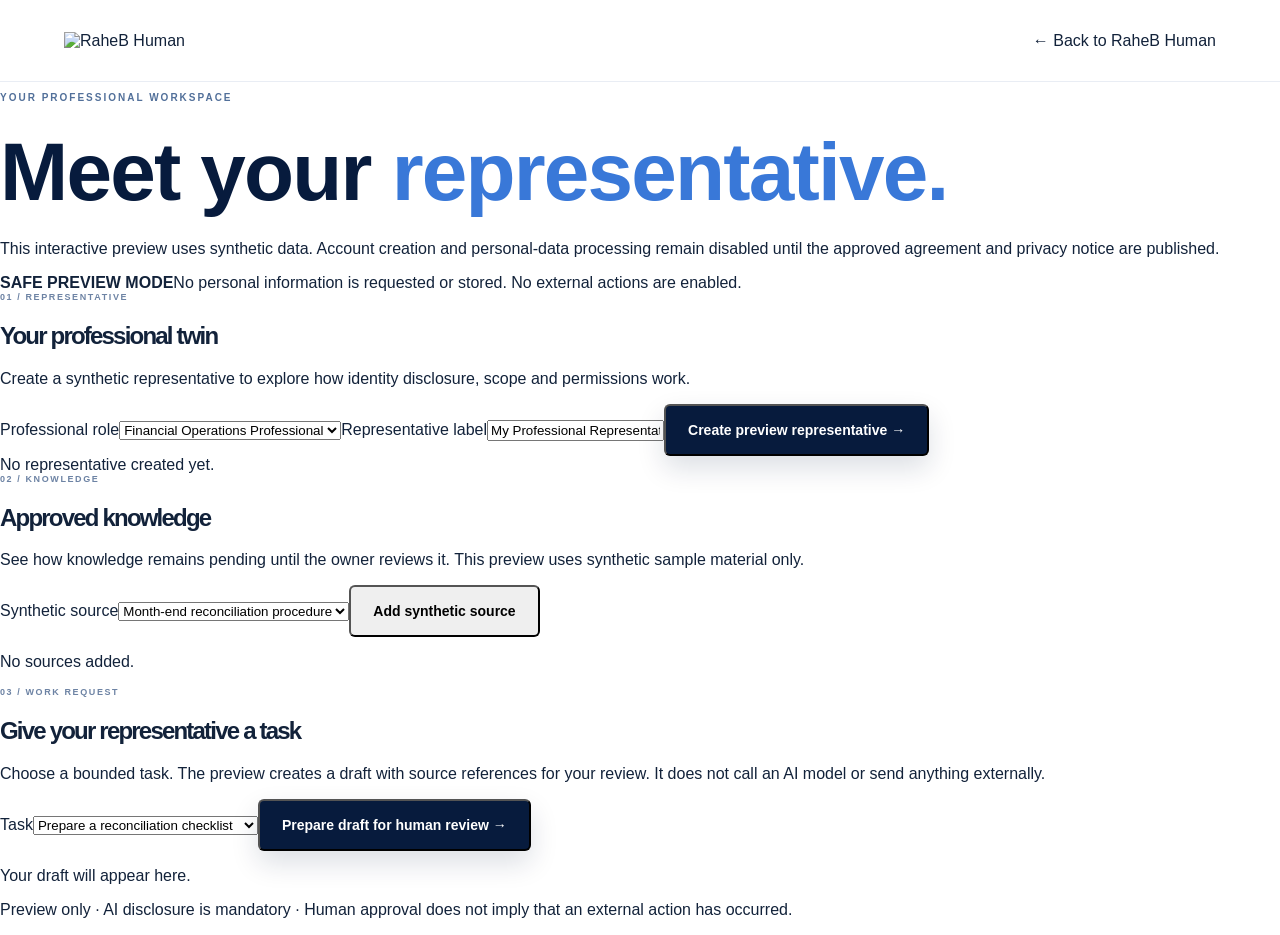
==== web/app.html @ 204f22d4 "Build RaheB Human responsive website and safe interactive workspace" ====
<!doctype html><html lang="en"><head><meta charset="utf-8"><meta name="viewport" content="width=device-width,initial-scale=1"><title>RaheB Human Workspace</title><link rel="stylesheet" href="styles.css"><link rel="stylesheet" href="app.css"></head><body class="workspace"><header class="topbar"><a class="brand" href="/"><img src="/assets/raheb-human-logo.svg" alt="RaheB Human"></a><a class="back-link" href="/">← Back to RaheB Human</a></header><main class="app-shell"><section class="app-heading"><p class="eyebrow">YOUR PROFESSIONAL WORKSPACE</p><h1>Meet your <em>representative.</em></h1><p>This interactive preview uses synthetic data. Account creation and personal-data processing remain disabled until the approved agreement and privacy notice are published.</p><div class="demo-banner"><b>SAFE PREVIEW MODE</b><span>No personal information is requested or stored. No external actions are enabled.</span></div></section><section class="app-grid"><div class="app-card"><div class="card-kicker">01 / REPRESENTATIVE</div><h2>Your professional twin</h2><p>Create a synthetic representative to explore how identity disclosure, scope and permissions work.</p><label for="profession">Professional role</label><select id="profession"><option>Financial Operations Professional</option><option>Accountant</option><option>Project Manager</option><option>Research Analyst</option><option>Consultant</option></select><label for="repname">Representative label</label><input id="repname" maxlength="48" value="My Professional Representative"><button class="btn primary" id="create-rep">Create preview representative →</button><div id="rep-result" class="result-panel" aria-live="polite">No representative created yet.</div></div><div class="app-card"><div class="card-kicker">02 / KNOWLEDGE</div><h2>Approved knowledge</h2><p>See how knowledge remains pending until the owner reviews it. This preview uses synthetic sample material only.</p><label for="sample-knowledge">Synthetic source</label><select id="sample-knowledge"><option value="month-end">Month-end reconciliation procedure</option><option value="reporting">Management reporting checklist</option><option value="controls">Two-person review control</option></select><button class="btn secondary" id="add-knowledge">Add synthetic source</button><div id="knowledge-list" class="record-list" aria-live="polite"><p class="empty">No sources added.</p></div></div><div class="app-card wide"><div class="card-kicker">03 / WORK REQUEST</div><h2>Give your representative a task</h2><p>Choose a bounded task. The preview creates a draft with source references for your review. It does not call an AI model or send anything externally.</p><label for="task-type">Task</label><select id="task-type"><option value="reconciliation">Prepare a reconciliation checklist</option><option value="report">Draft a management report outline</option><option value="controls">Summarise control considerations</option></select><button class="btn primary" id="submit-task">Prepare draft for human review →</button><div id="task-result" class="task-result" aria-live="polite"><p class="empty">Your draft will appear here.</p></div></div></section><p class="app-foot">Preview only · AI disclosure is mandatory · Human approval does not imply that an external action has occurred.</p></main><script src="app.js"></script></body></html>
---- web/styles.css ----
:root{--navy:#071b3d;--navy2:#0b2854;--blue:#2e7cff;--gold:#d8b56d;--ink:#12223a;--muted:#68778e;--paper:#f6f8fc;--line:#e4eaf3}*{box-sizing:border-box}html{scroll-behavior:smooth}body{margin:0;font-family:"DM Sans",sans-serif;color:var(--ink);background:#fff}a{color:inherit;text-decoration:none}.topbar{height:82px;padding:0 max(5vw,24px);display:flex;align-items:center;justify-content:space-between;border-bottom:1px solid #e9edf4;background:#fff;position:sticky;top:0;z-index:10}.brand img{width:180px;height:52px;object-fit:contain}.nav{display:flex;align-items:center;gap:27px;font-size:13px;font-weight:600;color:#4c5a70}.nav a:hover{color:var(--blue)}.nav-cta{padding:13px 17px;background:var(--navy);color:#fff!important;border-radius:6px}.nav-cta span,.btn span{margin-left:9px}.menu-toggle{display:none;border:0;background:none;font-size:24px}.hero{min-height:680px;padding:105px max(8vw,28px) 85px;background:radial-gradient(ellipse at 78% 42%,#dfeaff 0,transparent 37%),linear-gradient(120deg,#f8faff,#fff 60%);display:grid;grid-template-columns:1.08fr .92fr;align-items:center;gap:40px;position:relative;overflow:hidden}.hero-copy{max-width:660px;position:relative;z-index:1}.eyebrow{font-size:10px;letter-spacing:2px;font-weight:800;color:#52709a}.pulse{display:inline-block;width:7px;height:7px;border-radius:50%;background:#3c9e82;margin-right:8px;box-shadow:0 0 0 5px #dff4ed}h1,h2,h3{font-family:Manrope,sans-serif;letter-spacing:-1.8px}h1{font-size:clamp(48px,6.4vw,82px);line-height:1.06;margin:26px 0 24px;color:var(--navy);font-weight:800}h1 em,h2 em{font-style:normal;color:#3978d8}.hero-lede{font-size:18px;line-height:1.8;color:#586a83;max-width:590px}.hero-actions{display:flex;align-items:center;gap:28px;margin-top:35px}.btn{display:inline-flex;align-items:center;justify-content:center;padding:16px 22px;border-radius:6px;font-weight:700;font-size:14px}.primary{background:var(--navy);color:white;box-shadow:0 12px 28px #071b3d24}.primary:hover{background:#12386d;transform:translateY(-1px)}.text-link{font-size:13px;font-weight:700;color:#355f9e}.trust-strip{display:flex;align-items:center;gap:15px;margin-top:58px;font-size:11px;color:#7a8799;font-weight:700}.trust-strip i{height:4px;width:4px;border-radius:50%;background:var(--gold)}.hero-art{height:450px;display:grid;place-items:center;position:relative}.core-card{width:290px;height:320px;border:1px solid #fff;border-radius:28px;background:linear-gradient(150deg,#fff,#edf3ff);box-shadow:0 30px 90px #193c7026;display:flex;align-items:center;justify-content:center;flex-direction:column;position:relative;z-index:1}.core-card img{width:190px;height:190px;object-fit:contain}.core-label{font-size:9px;letter-spacing:1.7px;font-weight:800;color:#536b91}.core-status{font-size:10px;color:#63738b;margin-top:22px}.core-status span,.live-dot{color:#269b78}.orbit{position:absolute;border:1px solid #a9c3ee80;border-radius:50%;width:420px;height:420px}.orbit-two{width:520px;height:520px;border-style:dashed;opacity:.6}.float-chip{position:absolute;padding:13px 16px;background:#fff;border-radius:8px;box-shadow:0 12px 35px #1b3d6d18;font-size:11px;font-weight:700;color:#496184;z-index:2}.chip-top{top:75px;right:2%}.chip-bottom{bottom:72px;left:1%}.manifesto{text-align:center;padding:105px 24px;background:var(--navy);color:#fff}.manifesto .eyebrow,.trust-copy .eyebrow,.principles .eyebrow{color:#9cb8e6}.manifesto h2,.trust-copy h2,.principles h2{font-size:clamp(32px,4vw,52px);line-height:1.2;margin:22px 0}.manifesto h2 em,.trust-copy h2 em,.principles h2 em{color:#8eb7ff}.manifesto>p:last-child{max-width:650px;margin:0 auto;color:#bdcce2;line-height:1.8}.section{padding:105px max(8vw,28px)}.section-head{max-width:680px;margin:0 auto 58px;text-align:center}.section-head h2,.split h2,.signup h2{font-size:clamp(36px,4.5vw,54px);line-height:1.15;color:var(--navy);margin:18px 0}.section-head>p:last-child,.split>div>p:not(.eyebrow),.signup-copy>p:not(.eyebrow){color:var(--muted);line-height:1.8}.steps{display:grid;grid-template-columns:repeat(5,1fr);gap:16px}.steps article{padding:24px 19px;border:1px solid var(--line);border-radius:10px;min-height:240px;position:relative;background:white}.steps article>b{font-size:11px;color:#9aabc3}.step-icon{font-size:27px;color:#3676d7;margin:23px 0}.steps h3,.org-points h3{font-size:17px;letter-spacing:-.5px;color:var(--navy)}.steps p,.org-points p{font-size:13px;line-height:1.7;color:var(--muted)}.trust-section{background:#0a2247;color:white;padding:100px max(8vw,28px);display:grid;grid-template-columns:1fr 1fr;gap:70px;align-items:center}.trust-copy h2{font-size:clamp(36px,4vw,52px)}.trust-copy>p:not(.eyebrow){color:#c1cde0;line-height:1.8;max-width:520px}.light-link{color:#a9c9ff}.trust-grid{display:grid;grid-template-columns:1fr 1fr;gap:14px}.trust-grid article{padding:25px;background:#ffffff0b;border:1px solid #ffffff20;border-radius:8px}.trust-grid article span{font-size:9px;letter-spacing:1.5px;color:#91b6f1}.trust-grid h3{font-size:18px;color:white;letter-spacing:-.5px}.trust-grid p{font-size:12px;line-height:1.7;color:#b6c5dc}.split{display:grid;grid-template-columns:1fr 1fr;gap:80px;align-items:center}.check-list{padding:0;list-style:none}.check-list li{margin:17px 0;color:#53647d;font-size:14px}.check-list li:before{content:"✓";color:#288c70;font-weight:bold;margin-right:12px}.feature-panel{padding:27px;background:#f6f8fc;border:1px solid #e6edf7;border-radius:12px;box-shadow:0 18px 55px #132f5a0b}.panel-top{display:flex;justify-content:space-between;font-size:9px;letter-spacing:1.3px;font-weight:800;color:#71829b;padding-bottom:22px;border-bottom:1px solid #e0e7f1}.live-dot{font-size:9px}.permission-row{display:flex;justify-content:space-between;align-items:center;padding:20px 0;border-bottom:1px solid #e2e8f1;gap:15px}.permission-row b,.permission-row small{display:block}.permission-row b{font-size:13px}.permission-row small{font-size:11px;color:#78879a;margin-top:6px}.tag{font-size:10px;font-weight:700;padding:7px 9px;border-radius:4px;white-space:nowrap}.allowed{background:#e1f5ed;color:#187957}.review{background:#fff2d8;color:#9b6a11}.blocked{background:#fbe7e7;color:#a34343}.panel-foot{font-size:10px;color:#8b99ab;margin-top:20px}.org-section{padding:100px max(8vw,28px);background:#f6f8fc}.org-points{display:grid;grid-template-columns:repeat(3,1fr);gap:30px}.org-points>div{border-top:2px solid #c7d8f2;padding-top:22px}.org-points b{font-size:11px;color:#4d81d3}.principles{padding:100px 8vw;text-align:center;background:#081b39;color:white}.principles h2{font-size:clamp(34px,4vw,52px)}.pledge-grid{max-width:900px;margin:50px auto 0;display:grid;grid-template-columns:1fr 1fr;gap:1px;background:#ffffff22;border:1px solid #ffffff22}.pledge-grid span{padding:22px;background:#0b2448;color:#d4dfef;font-size:13px}.signup{padding:105px max(8vw,28px);display:grid;grid-template-columns:1fr 390px;gap:80px;align-items:center}.signup-card{padding:32px;border:1px solid var(--line);border-radius:10px;box-shadow:0 20px 55px #18345a10}.card-kicker{font-size:9px;letter-spacing:1.6px;color:#6d83a4;font-weight:800}.signup-card h3{font-size:25px;color:var(--navy)}.signup-card p,.signup-card small{color:var(--muted);font-size:13px;line-height:1.7}.full{width:100%;margin:14px 0}.signup-card small{display:block;font-size:10px}.signup-note{display:flex;gap:15px;margin-top:30px;padding:17px;background:#f3f7ff;border-radius:7px}.signup-note>span{color:#288c70}.signup-note p{font-size:12px;line-height:1.6;color:#62728a;margin:0}.signup-note b{color:#233e65}footer{background:#06152e;color:#fff;padding:65px max(8vw,28px) 25px;display:grid;grid-template-columns:1fr 1.5fr;gap:50px}.footer-brand img{width:170px;filter:brightness(0) invert(1)}.footer-brand p{font-size:12px;line-height:1.8;color:#a7b8d2}.footer-links{display:grid;grid-template-columns:repeat(3,1fr);gap:25px}.footer-links div{display:flex;flex-direction:column;gap:13px}.footer-links b{font-size:11px;color:#dce7f8;margin-bottom:5px}.footer-links a{font-size:11px;color:#9eafc9}.copyright{grid-column:1/-1;border-top:1px solid #ffffff20;padding-top:22px;margin-top:20px;font-size:10px;color:#7f91ac}@media(max-width:1050px){.nav{gap:14px;font-size:11px}.steps{grid-template-columns:repeat(3,1fr)}.hero{padding-left:5vw;padding-right:5vw}}@media(max-width:760px){.topbar{height:70px}.brand img{width:155px}.menu-toggle{display:block}.nav{display:none;position:absolute;top:70px;left:0;right:0;background:#fff;padding:22px 25px;box-shadow:0 14px 25px #152c4c18;flex-direction:column;align-items:stretch}.nav.open{display:flex}.nav-cta{text-align:center}.hero{grid-template-columns:1fr;padding-top:70px;gap:15px}.hero-art{height:380px}.core-card{width:245px;height:270px}.core-card img{width:155px;height:155px}.orbit{width:330px;height:330px}.orbit-two{width:390px;height:390px}.chip-top{right:0}.chip-bottom{left:0}.hero-actions{flex-wrap:wrap}.trust-strip{margin-top:36px}.steps{grid-template-columns:1fr 1fr}.trust-section,.split,.signup{grid-template-columns:1fr;gap:38px}.org-points{grid-template-columns:1fr}.pledge-grid{grid-template-columns:1fr}.signup-card{max-width:480px;width:100%}footer{grid-template-columns:1fr}.footer-links{grid-template-columns:1fr 1fr}.copyright{grid-column:auto}}@media(max-width:440px){.steps{grid-template-columns:1fr}.hero-art{transform:scale(.88);margin:-15px -25px}.trust-grid{grid-template-columns:1fr}.footer-links{grid-template-columns:1fr 1fr}.hero-lede{font-size:16px}}
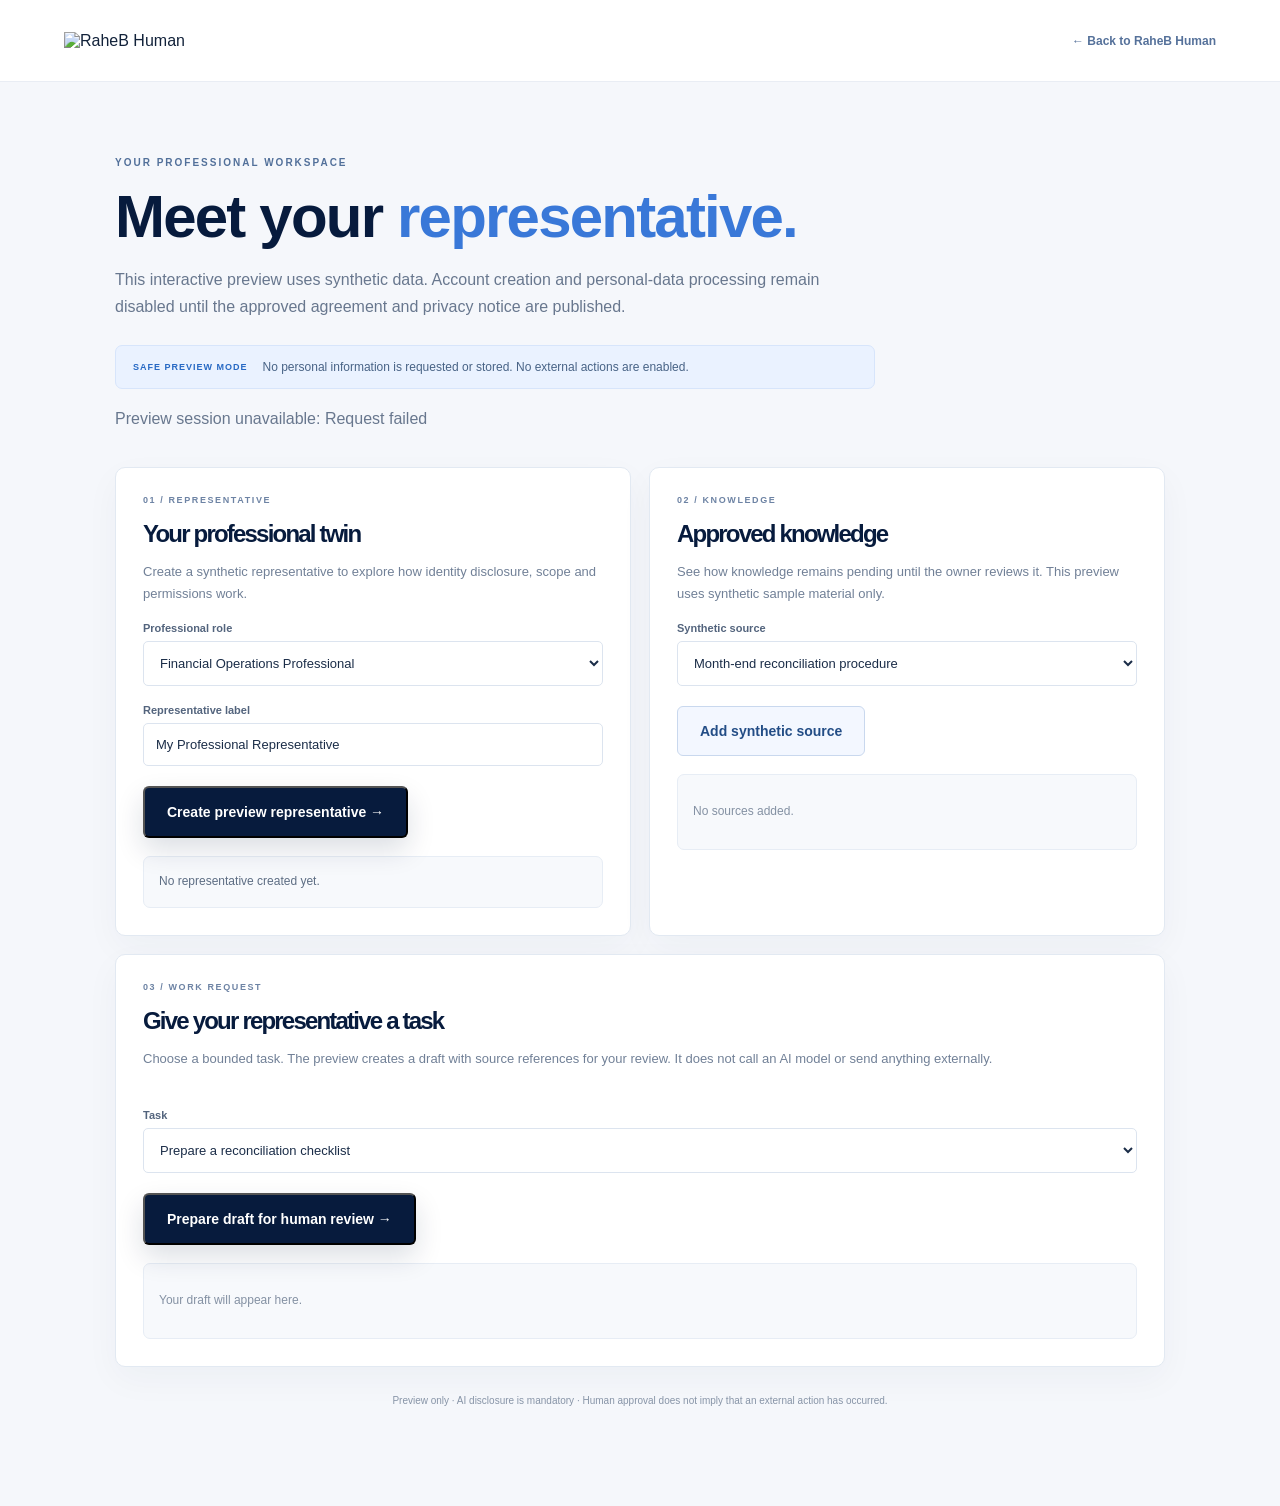
==== commit 2044d176: "Show temporary demo session state in workspace" ====
--- a/web/app.html
+++ b/web/app.html
@@ -1 +1 @@
-<!doctype html><html lang="en"><head><meta charset="utf-8"><meta name="viewport" content="width=device-width,initial-scale=1"><title>RaheB Human Workspace</title><link rel="stylesheet" href="styles.css"><link rel="stylesheet" href="app.css"></head><body class="workspace"><header class="topbar"><a class="brand" href="/"><img src="/assets/raheb-human-logo.svg" alt="RaheB Human"></a><a class="back-link" href="/">← Back to RaheB Human</a></header><main class="app-shell"><section class="app-heading"><p class="eyebrow">YOUR PROFESSIONAL WORKSPACE</p><h1>Meet your <em>representative.</em></h1><p>This interactive preview uses synthetic data. Account creation and personal-data processing remain disabled until the approved agreement and privacy notice are published.</p><div class="demo-banner"><b>SAFE PREVIEW MODE</b><span>No personal information is requested or stored. No external actions are enabled.</span></div></section><section class="app-grid"><div class="app-card"><div class="card-kicker">01 / REPRESENTATIVE</div><h2>Your professional twin</h2><p>Create a synthetic representative to explore how identity disclosure, scope and permissions work.</p><label for="profession">Professional role</label><select id="profession"><option>Financial Operations Professional</option><option>Accountant</option><option>Project Manager</option><option>Research Analyst</option><option>Consultant</option></select><label for="repname">Representative label</label><input id="repname" maxlength="48" value="My Professional Representative"><button class="btn primary" id="create-rep">Create preview representative →</button><div id="rep-result" class="result-panel" aria-live="polite">No representative created yet.</div></div><div class="app-card"><div class="card-kicker">02 / KNOWLEDGE</div><h2>Approved knowledge</h2><p>See how knowledge remains pending until the owner reviews it. This preview uses synthetic sample material only.</p><label for="sample-knowledge">Synthetic source</label><select id="sample-knowledge"><option value="month-end">Month-end reconciliation procedure</option><option value="reporting">Management reporting checklist</option><option value="controls">Two-person review control</option></select><button class="btn secondary" id="add-knowledge">Add synthetic source</button><div id="knowledge-list" class="record-list" aria-live="polite"><p class="empty">No sources added.</p></div></div><div class="app-card wide"><div class="card-kicker">03 / WORK REQUEST</div><h2>Give your representative a task</h2><p>Choose a bounded task. The preview creates a draft with source references for your review. It does not call an AI model or send anything externally.</p><label for="task-type">Task</label><select id="task-type"><option value="reconciliation">Prepare a reconciliation checklist</option><option value="report">Draft a management report outline</option><option value="controls">Summarise control considerations</option></select><button class="btn primary" id="submit-task">Prepare draft for human review →</button><div id="task-result" class="task-result" aria-live="polite"><p class="empty">Your draft will appear here.</p></div></div></section><p class="app-foot">Preview only · AI disclosure is mandatory · Human approval does not imply that an external action has occurred.</p></main><script src="app.js"></script></body></html>+<!doctype html><html lang="en"><head><meta charset="utf-8"><meta name="viewport" content="width=device-width,initial-scale=1"><title>RaheB Human Workspace</title><link rel="stylesheet" href="styles.css"><link rel="stylesheet" href="app.css"></head><body class="workspace"><header class="topbar"><a class="brand" href="/"><img src="/assets/raheb-human-logo.svg" alt="RaheB Human"></a><a class="back-link" href="/">← Back to RaheB Human</a></header><main class="app-shell"><section class="app-heading"><p class="eyebrow">YOUR PROFESSIONAL WORKSPACE</p><h1>Meet your <em>representative.</em></h1><p>This interactive preview uses synthetic data. Account creation and personal-data processing remain disabled until the approved agreement and privacy notice are published.</p><div class="demo-banner"><b>SAFE PREVIEW MODE</b><span>No personal information is requested or stored. No external actions are enabled.</span></div><p id="demo-status" class="session-status" role="status">Opening a temporary synthetic workspace…</p></section><section class="app-grid"><div class="app-card"><div class="card-kicker">01 / REPRESENTATIVE</div><h2>Your professional twin</h2><p>Create a synthetic representative to explore how identity disclosure, scope and permissions work.</p><label for="profession">Professional role</label><select id="profession"><option>Financial Operations Professional</option><option>Accountant</option><option>Project Manager</option><option>Research Analyst</option><option>Consultant</option></select><label for="repname">Representative label</label><input id="repname" maxlength="48" value="My Professional Representative"><button class="btn primary" id="create-rep">Create preview representative →</button><div id="rep-result" class="result-panel" aria-live="polite">No representative created yet.</div></div><div class="app-card"><div class="card-kicker">02 / KNOWLEDGE</div><h2>Approved knowledge</h2><p>See how knowledge remains pending until the owner reviews it. This preview uses synthetic sample material only.</p><label for="sample-knowledge">Synthetic source</label><select id="sample-knowledge"><option value="month-end">Month-end reconciliation procedure</option><option value="reporting">Management reporting checklist</option><option value="controls">Two-person review control</option></select><button class="btn secondary" id="add-knowledge">Add synthetic source</button><div id="knowledge-list" class="record-list" aria-live="polite"><p class="empty">No sources added.</p></div></div><div class="app-card wide"><div class="card-kicker">03 / WORK REQUEST</div><h2>Give your representative a task</h2><p>Choose a bounded task. The preview creates a draft with source references for your review. It does not call an AI model or send anything externally.</p><label for="task-type">Task</label><select id="task-type"><option value="reconciliation">Prepare a reconciliation checklist</option><option value="report">Draft a management report outline</option><option value="controls">Summarise control considerations</option></select><button class="btn primary" id="submit-task">Prepare draft for human review →</button><div id="task-result" class="task-result" aria-live="polite"><p class="empty">Your draft will appear here.</p></div></div></section><p class="app-foot">Preview only · AI disclosure is mandatory · Human approval does not imply that an external action has occurred.</p></main><script src="app.js"></script></body></html>
--- a/web/app.css
+++ b/web/app.css
@@ -0,0 +1 @@
+body.workspace{background:#f5f7fb}.back-link{font-size:12px;color:#55719a;font-weight:700}.app-shell{max-width:1100px;margin:0 auto;padding:65px 25px 90px}.app-heading{max-width:760px;margin-bottom:35px}.app-heading h1{font-size:clamp(40px,5vw,60px);margin:17px 0}.app-heading>p:not(.eyebrow){color:#68778e;line-height:1.7}.demo-banner{display:flex;gap:15px;align-items:center;padding:14px 17px;background:#eaf2ff;border:1px solid #d7e5fb;border-radius:7px;color:#486386;font-size:12px;margin-top:25px}.demo-banner b{font-size:9px;letter-spacing:1px;color:#2769c4}.app-grid{display:grid;grid-template-columns:1fr 1fr;gap:18px}.app-card{background:white;border:1px solid #e2e9f2;border-radius:10px;padding:27px;box-shadow:0 12px 35px #1b35590a}.app-card.wide{grid-column:1/-1}.app-card h2{font-size:24px;color:#071b3d;margin:15px 0 8px}.app-card>p{font-size:13px;color:#718097;line-height:1.65;min-height:43px}.app-card label{display:block;font-size:11px;font-weight:700;color:#53647d;margin:18px 0 7px}.app-card input,.app-card select{width:100%;padding:13px 12px;border:1px solid #dce4ef;border-radius:5px;background:#fff;color:#1b2d48;font:inherit;font-size:13px}.app-card button{margin-top:20px}.secondary{border:1px solid #c9d8ee;color:#234d86;background:#f3f7ff}.result-panel,.record-list,.task-result{margin-top:18px;padding:15px;background:#f7f9fc;border:1px solid #e7edf5;border-radius:7px;font-size:12px;color:#5d6d83;line-height:1.65}.result-panel strong{display:block;color:#183a69;font-size:14px;margin-bottom:5px}.record{padding:12px 0;border-bottom:1px solid #e3eaf3}.record:last-child{border:0}.record b{display:block;color:#233d62}.state{font-size:9px;letter-spacing:1px;font-weight:800;color:#a16c15}.task-result h3{color:#102d56;font-size:19px;letter-spacing:-.3px}.task-result ul{padding-left:18px}.task-result li{margin:7px 0}.review-actions{display:flex;gap:10px;flex-wrap:wrap}.review-actions button{margin-top:8px}.review-state{font-weight:700;color:#236e57}.empty{color:#8491a3}.app-foot{text-align:center;font-size:10px;color:#8794a7;margin-top:28px}@media(max-width:720px){.app-grid{grid-template-columns:1fr}.app-card.wide{grid-column:auto}.demo-banner{align-items:flex-start;flex-direction:column}.back-link{font-size:0}.back-link:first-letter{font-size:16px}}
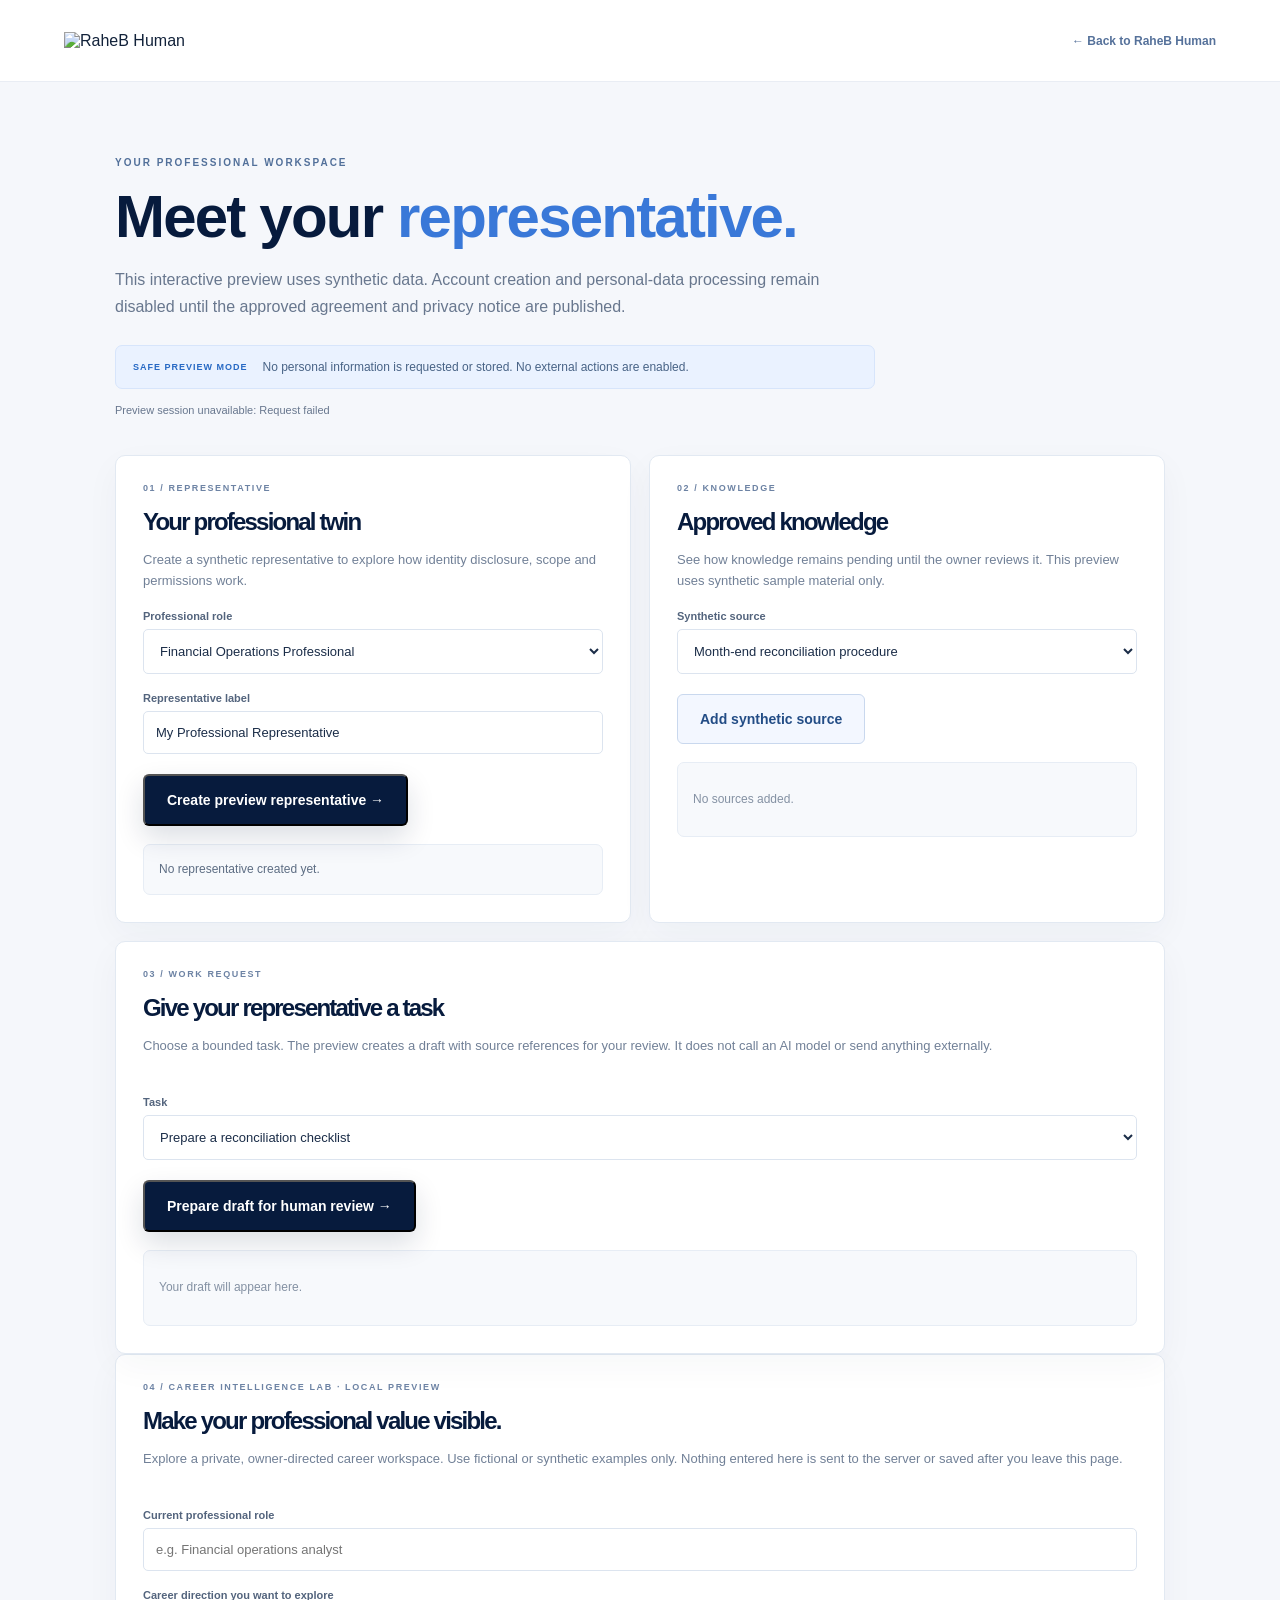
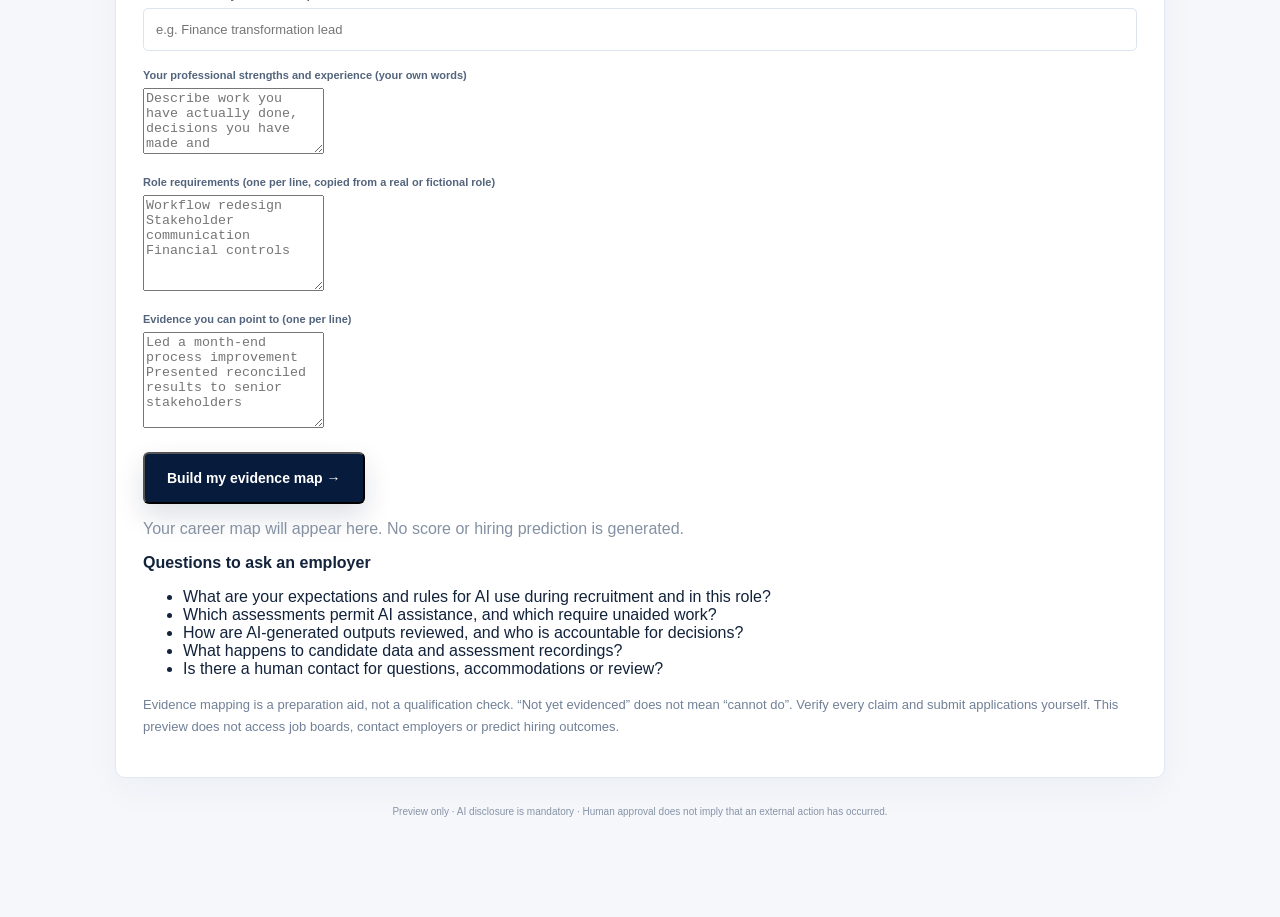
==== commit 974844b1: "Add owner-directed career intelligence workspace" ====
--- a/web/app.html
+++ b/web/app.html
@@ -1 +1,13 @@
-<!doctype html><html lang="en"><head><meta charset="utf-8"><meta name="viewport" content="width=device-width,initial-scale=1"><title>RaheB Human Workspace</title><link rel="stylesheet" href="styles.css"><link rel="stylesheet" href="app.css"></head><body class="workspace"><header class="topbar"><a class="brand" href="/"><img src="/assets/raheb-human-logo.svg" alt="RaheB Human"></a><a class="back-link" href="/">← Back to RaheB Human</a></header><main class="app-shell"><section class="app-heading"><p class="eyebrow">YOUR PROFESSIONAL WORKSPACE</p><h1>Meet your <em>representative.</em></h1><p>This interactive preview uses synthetic data. Account creation and personal-data processing remain disabled until the approved agreement and privacy notice are published.</p><div class="demo-banner"><b>SAFE PREVIEW MODE</b><span>No personal information is requested or stored. No external actions are enabled.</span></div><p id="demo-status" class="session-status" role="status">Opening a temporary synthetic workspace…</p></section><section class="app-grid"><div class="app-card"><div class="card-kicker">01 / REPRESENTATIVE</div><h2>Your professional twin</h2><p>Create a synthetic representative to explore how identity disclosure, scope and permissions work.</p><label for="profession">Professional role</label><select id="profession"><option>Financial Operations Professional</option><option>Accountant</option><option>Project Manager</option><option>Research Analyst</option><option>Consultant</option></select><label for="repname">Representative label</label><input id="repname" maxlength="48" value="My Professional Representative"><button class="btn primary" id="create-rep">Create preview representative →</button><div id="rep-result" class="result-panel" aria-live="polite">No representative created yet.</div></div><div class="app-card"><div class="card-kicker">02 / KNOWLEDGE</div><h2>Approved knowledge</h2><p>See how knowledge remains pending until the owner reviews it. This preview uses synthetic sample material only.</p><label for="sample-knowledge">Synthetic source</label><select id="sample-knowledge"><option value="month-end">Month-end reconciliation procedure</option><option value="reporting">Management reporting checklist</option><option value="controls">Two-person review control</option></select><button class="btn secondary" id="add-knowledge">Add synthetic source</button><div id="knowledge-list" class="record-list" aria-live="polite"><p class="empty">No sources added.</p></div></div><div class="app-card wide"><div class="card-kicker">03 / WORK REQUEST</div><h2>Give your representative a task</h2><p>Choose a bounded task. The preview creates a draft with source references for your review. It does not call an AI model or send anything externally.</p><label for="task-type">Task</label><select id="task-type"><option value="reconciliation">Prepare a reconciliation checklist</option><option value="report">Draft a management report outline</option><option value="controls">Summarise control considerations</option></select><button class="btn primary" id="submit-task">Prepare draft for human review →</button><div id="task-result" class="task-result" aria-live="polite"><p class="empty">Your draft will appear here.</p></div></div></section><p class="app-foot">Preview only · AI disclosure is mandatory · Human approval does not imply that an external action has occurred.</p></main><script src="app.js"></script></body></html>+<!doctype html><html lang="en"><head><meta charset="utf-8"><meta name="viewport" content="width=device-width,initial-scale=1"><title>RaheB Human Workspace</title><link rel="stylesheet" href="styles.css"><link rel="stylesheet" href="app.css"></head><body class="workspace"><header class="topbar"><a class="brand" href="/"><img src="/assets/raheb-human-logo.svg" alt="RaheB Human"></a><a class="back-link" href="/">← Back to RaheB Human</a></header><main class="app-shell"><section class="app-heading"><p class="eyebrow">YOUR PROFESSIONAL WORKSPACE</p><h1>Meet your <em>representative.</em></h1><p>This interactive preview uses synthetic data. Account creation and personal-data processing remain disabled until the approved agreement and privacy notice are published.</p><div class="demo-banner"><b>SAFE PREVIEW MODE</b><span>No personal information is requested or stored. No external actions are enabled.</span></div><p id="demo-status" class="session-status" role="status">Opening a temporary synthetic workspace…</p></section><section class="app-grid"><div class="app-card"><div class="card-kicker">01 / REPRESENTATIVE</div><h2>Your professional twin</h2><p>Create a synthetic representative to explore how identity disclosure, scope and permissions work.</p><label for="profession">Professional role</label><select id="profession"><option>Financial Operations Professional</option><option>Accountant</option><option>Project Manager</option><option>Research Analyst</option><option>Consultant</option></select><label for="repname">Representative label</label><input id="repname" maxlength="48" value="My Professional Representative"><button class="btn primary" id="create-rep">Create preview representative →</button><div id="rep-result" class="result-panel" aria-live="polite">No representative created yet.</div></div><div class="app-card"><div class="card-kicker">02 / KNOWLEDGE</div><h2>Approved knowledge</h2><p>See how knowledge remains pending until the owner reviews it. This preview uses synthetic sample material only.</p><label for="sample-knowledge">Synthetic source</label><select id="sample-knowledge"><option value="month-end">Month-end reconciliation procedure</option><option value="reporting">Management reporting checklist</option><option value="controls">Two-person review control</option></select><button class="btn secondary" id="add-knowledge">Add synthetic source</button><div id="knowledge-list" class="record-list" aria-live="polite"><p class="empty">No sources added.</p></div></div><div class="app-card wide"><div class="card-kicker">03 / WORK REQUEST</div><h2>Give your representative a task</h2><p>Choose a bounded task. The preview creates a draft with source references for your review. It does not call an AI model or send anything externally.</p><label for="task-type">Task</label><select id="task-type"><option value="reconciliation">Prepare a reconciliation checklist</option><option value="report">Draft a management report outline</option><option value="controls">Summarise control considerations</option></select><button class="btn primary" id="submit-task">Prepare draft for human review →</button><div id="task-result" class="task-result" aria-live="polite"><p class="empty">Your draft will appear here.</p></div></div></section><section class="app-card wide career-lab" aria-labelledby="career-title">
+<div class="card-kicker">04 / CAREER INTELLIGENCE LAB · LOCAL PREVIEW</div>
+<h2 id="career-title">Make your professional value visible.</h2>
+<p>Explore a private, owner-directed career workspace. Use fictional or synthetic examples only. Nothing entered here is sent to the server or saved after you leave this page.</p>
+<div class="career-columns">
+<div><label for="career-current">Current professional role</label><input id="career-current" maxlength="100" placeholder="e.g. Financial operations analyst"><label for="career-target">Career direction you want to explore</label><input id="career-target" maxlength="100" placeholder="e.g. Finance transformation lead"><label for="career-story">Your professional strengths and experience (your own words)</label><textarea id="career-story" rows="4" maxlength="1600" placeholder="Describe work you have actually done, decisions you have made and relationships you have built."></textarea></div>
+<div><label for="career-requirements">Role requirements (one per line, copied from a real or fictional role)</label><textarea id="career-requirements" rows="6" maxlength="2400" placeholder="Workflow redesign&#10;Stakeholder communication&#10;Financial controls"></textarea><label for="career-evidence">Evidence you can point to (one per line)</label><textarea id="career-evidence" rows="6" maxlength="2400" placeholder="Led a month-end process improvement&#10;Presented reconciled results to senior stakeholders"></textarea></div>
+</div>
+<button class="btn primary" id="career-map">Build my evidence map →</button>
+<div id="career-output" class="career-output" aria-live="polite"><p class="empty">Your career map will appear here. No score or hiring prediction is generated.</p></div>
+<div class="career-questions"><b>Questions to ask an employer</b><ul><li>What are your expectations and rules for AI use during recruitment and in this role?</li><li>Which assessments permit AI assistance, and which require unaided work?</li><li>How are AI-generated outputs reviewed, and who is accountable for decisions?</li><li>What happens to candidate data and assessment recordings?</li><li>Is there a human contact for questions, accommodations or review?</li></ul></div>
+<p class="career-boundary">Evidence mapping is a preparation aid, not a qualification check. “Not yet evidenced” does not mean “cannot do”. Verify every claim and submit applications yourself. This preview does not access job boards, contact employers or predict hiring outcomes.</p>
+</section><p class="app-foot">Preview only · AI disclosure is mandatory · Human approval does not imply that an external action has occurred.</p></main><script src="app.js"></script></body></html>
--- a/web/app.css
+++ b/web/app.css
@@ -1 +1,2 @@
-body.workspace{background:#f5f7fb}.back-link{font-size:12px;color:#55719a;font-weight:700}.app-shell{max-width:1100px;margin:0 auto;padding:65px 25px 90px}.app-heading{max-width:760px;margin-bottom:35px}.app-heading h1{font-size:clamp(40px,5vw,60px);margin:17px 0}.app-heading>p:not(.eyebrow){color:#68778e;line-height:1.7}.demo-banner{display:flex;gap:15px;align-items:center;padding:14px 17px;background:#eaf2ff;border:1px solid #d7e5fb;border-radius:7px;color:#486386;font-size:12px;margin-top:25px}.demo-banner b{font-size:9px;letter-spacing:1px;color:#2769c4}.app-grid{display:grid;grid-template-columns:1fr 1fr;gap:18px}.app-card{background:white;border:1px solid #e2e9f2;border-radius:10px;padding:27px;box-shadow:0 12px 35px #1b35590a}.app-card.wide{grid-column:1/-1}.app-card h2{font-size:24px;color:#071b3d;margin:15px 0 8px}.app-card>p{font-size:13px;color:#718097;line-height:1.65;min-height:43px}.app-card label{display:block;font-size:11px;font-weight:700;color:#53647d;margin:18px 0 7px}.app-card input,.app-card select{width:100%;padding:13px 12px;border:1px solid #dce4ef;border-radius:5px;background:#fff;color:#1b2d48;font:inherit;font-size:13px}.app-card button{margin-top:20px}.secondary{border:1px solid #c9d8ee;color:#234d86;background:#f3f7ff}.result-panel,.record-list,.task-result{margin-top:18px;padding:15px;background:#f7f9fc;border:1px solid #e7edf5;border-radius:7px;font-size:12px;color:#5d6d83;line-height:1.65}.result-panel strong{display:block;color:#183a69;font-size:14px;margin-bottom:5px}.record{padding:12px 0;border-bottom:1px solid #e3eaf3}.record:last-child{border:0}.record b{display:block;color:#233d62}.state{font-size:9px;letter-spacing:1px;font-weight:800;color:#a16c15}.task-result h3{color:#102d56;font-size:19px;letter-spacing:-.3px}.task-result ul{padding-left:18px}.task-result li{margin:7px 0}.review-actions{display:flex;gap:10px;flex-wrap:wrap}.review-actions button{margin-top:8px}.review-state{font-weight:700;color:#236e57}.empty{color:#8491a3}.app-foot{text-align:center;font-size:10px;color:#8794a7;margin-top:28px}@media(max-width:720px){.app-grid{grid-template-columns:1fr}.app-card.wide{grid-column:auto}.demo-banner{align-items:flex-start;flex-direction:column}.back-link{font-size:0}.back-link:first-letter{font-size:16px}}+body.workspace{background:#f5f7fb}.back-link{font-size:12px;color:#55719a;font-weight:700}.app-shell{max-width:1100px;margin:0 auto;padding:65px 25px 90px}.app-heading{max-width:760px;margin-bottom:35px}.app-heading h1{font-size:clamp(40px,5vw,60px);margin:17px 0}.app-heading>p:not(.eyebrow){color:#68778e;line-height:1.7}.demo-banner{display:flex;gap:15px;align-items:center;padding:14px 17px;background:#eaf2ff;border:1px solid #d7e5fb;border-radius:7px;color:#486386;font-size:12px;margin-top:25px}.demo-banner b{font-size:9px;letter-spacing:1px;color:#2769c4}.app-grid{display:grid;grid-template-columns:1fr 1fr;gap:18px}.app-card{background:white;border:1px solid #e2e9f2;border-radius:10px;padding:27px;box-shadow:0 12px 35px #1b35590a}.app-card.wide{grid-column:1/-1}.app-card h2{font-size:24px;color:#071b3d;margin:15px 0 8px}.app-card>p{font-size:13px;color:#718097;line-height:1.65;min-height:43px}.app-card label{display:block;font-size:11px;font-weight:700;color:#53647d;margin:18px 0 7px}.app-card input,.app-card select{width:100%;padding:13px 12px;border:1px solid #dce4ef;border-radius:5px;background:#fff;color:#1b2d48;font:inherit;font-size:13px}.app-card button{margin-top:20px}.secondary{border:1px solid #c9d8ee;color:#234d86;background:#f3f7ff}.result-panel,.record-list,.task-result{margin-top:18px;padding:15px;background:#f7f9fc;border:1px solid #e7edf5;border-radius:7px;font-size:12px;color:#5d6d83;line-height:1.65}.result-panel strong{display:block;color:#183a69;font-size:14px;margin-bottom:5px}.record{padding:12px 0;border-bottom:1px solid #e3eaf3}.record:last-child{border:0}.record b{display:block;color:#233d62}.state{font-size:9px;letter-spacing:1px;font-weight:800;color:#a16c15}.task-result h3{color:#102d56;font-size:19px;letter-spacing:-.3px}.task-result ul{padding-left:18px}.task-result li{margin:7px 0}.review-actions{display:flex;gap:10px;flex-wrap:wrap}.review-actions button{margin-top:8px}.review-state{font-weight:700;color:#236e57}.empty{color:#8491a3}.app-foot{text-align:center;font-size:10px;color:#8794a7;margin-top:28px}@media(max-width:720px){.app-grid{grid-template-columns:1fr}.app-card.wide{grid-column:auto}.demo-banner{align-items:flex-start;flex-direction:column}.back-link{font-size:0}.back-link:first-letter{font-size:16px}}
+.session-status{font-size:11px;color:#56749c;margin:12px 0 24px}.error{color:#a13e3e;font-weight:700}.app-card button:disabled{opacity:.5;cursor:not-allowed}
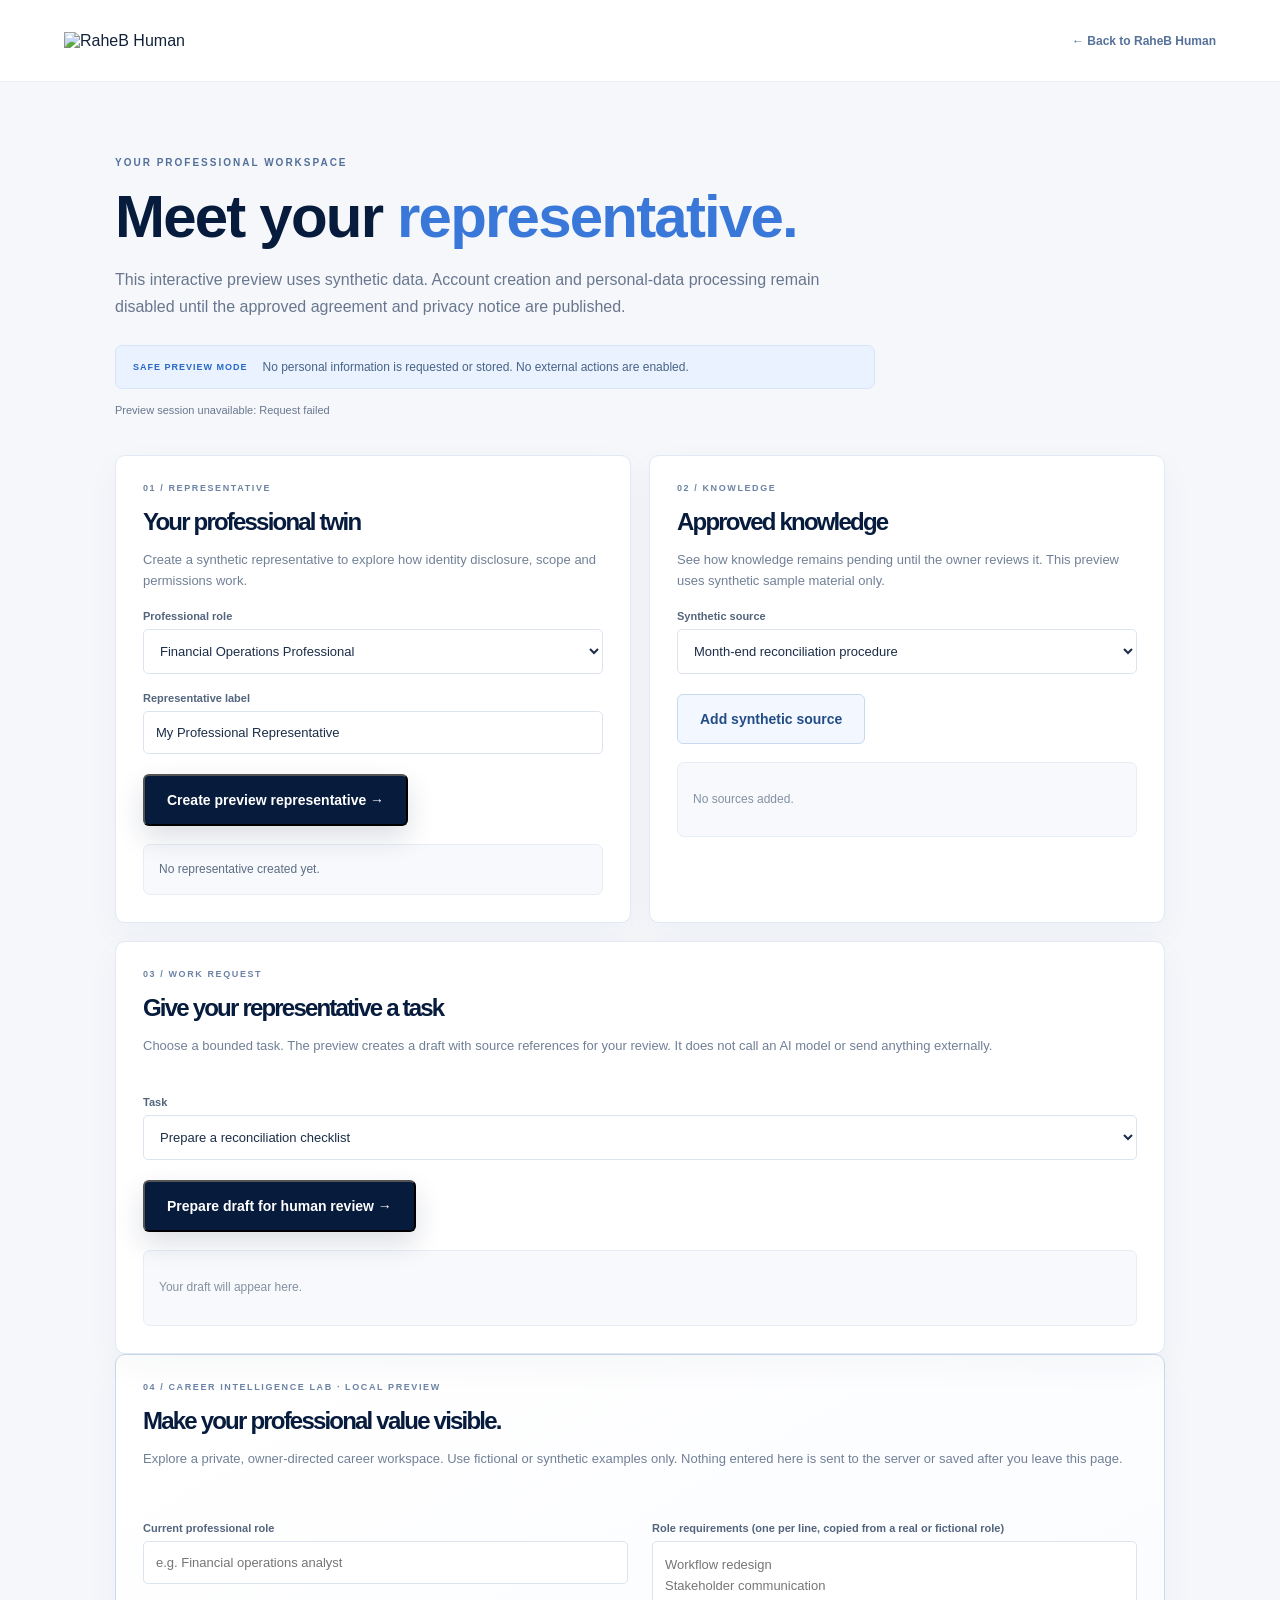
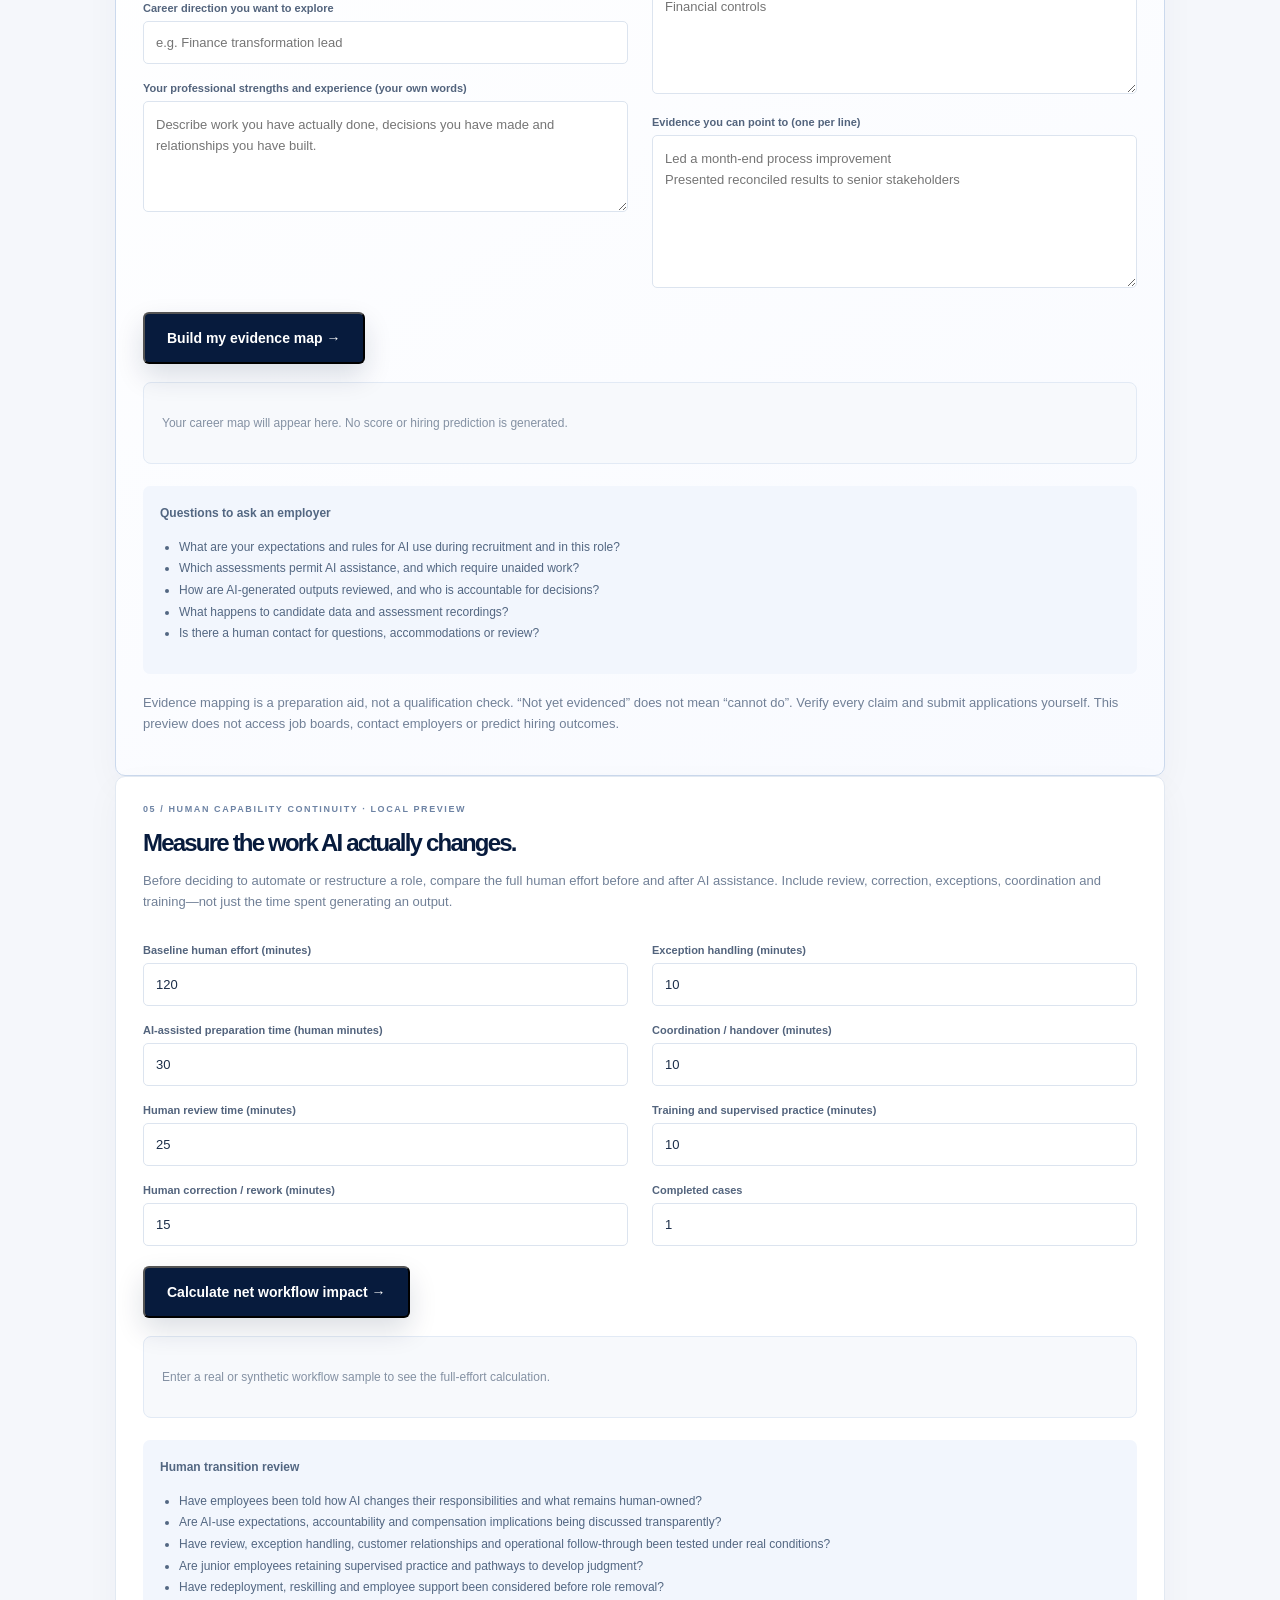
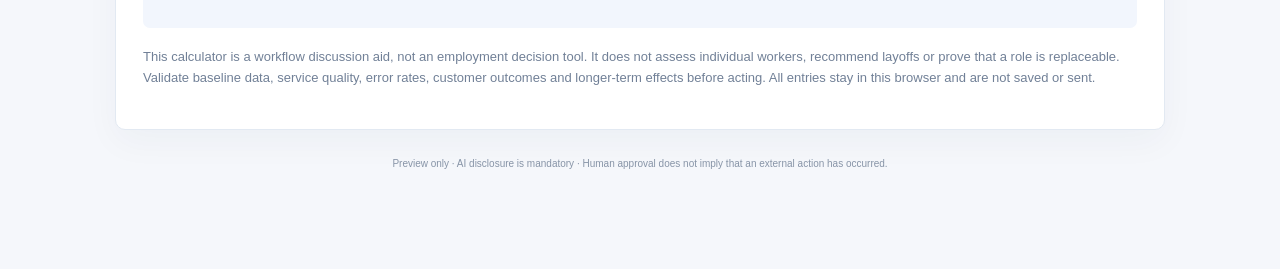
==== commit ce1b2fd6: "Add human capability continuity workflow review lab" ====
--- a/web/app.html
+++ b/web/app.html
@@ -10,4 +10,27 @@
 <div id="career-output" class="career-output" aria-live="polite"><p class="empty">Your career map will appear here. No score or hiring prediction is generated.</p></div>
 <div class="career-questions"><b>Questions to ask an employer</b><ul><li>What are your expectations and rules for AI use during recruitment and in this role?</li><li>Which assessments permit AI assistance, and which require unaided work?</li><li>How are AI-generated outputs reviewed, and who is accountable for decisions?</li><li>What happens to candidate data and assessment recordings?</li><li>Is there a human contact for questions, accommodations or review?</li></ul></div>
 <p class="career-boundary">Evidence mapping is a preparation aid, not a qualification check. “Not yet evidenced” does not mean “cannot do”. Verify every claim and submit applications yourself. This preview does not access job boards, contact employers or predict hiring outcomes.</p>
-</section><p class="app-foot">Preview only · AI disclosure is mandatory · Human approval does not imply that an external action has occurred.</p></main><script src="app.js"></script></body></html>+</section><section class="app-card wide continuity-lab" aria-labelledby="continuity-title">
+<div class="card-kicker">05 / HUMAN CAPABILITY CONTINUITY · LOCAL PREVIEW</div>
+<h2 id="continuity-title">Measure the work AI actually changes.</h2>
+<p>Before deciding to automate or restructure a role, compare the full human effort before and after AI assistance. Include review, correction, exceptions, coordination and training—not just the time spent generating an output.</p>
+<div class="career-columns">
+<div>
+<label for="wf-baseline">Baseline human effort (minutes)</label><input id="wf-baseline" type="number" min="0" max="1000000" value="120">
+<label for="wf-ai">AI-assisted preparation time (human minutes)</label><input id="wf-ai" type="number" min="0" max="1000000" value="30">
+<label for="wf-review">Human review time (minutes)</label><input id="wf-review" type="number" min="0" max="1000000" value="25">
+<label for="wf-correction">Human correction / rework (minutes)</label><input id="wf-correction" type="number" min="0" max="1000000" value="15">
+</div>
+<div>
+<label for="wf-exception">Exception handling (minutes)</label><input id="wf-exception" type="number" min="0" max="1000000" value="10">
+<label for="wf-coordination">Coordination / handover (minutes)</label><input id="wf-coordination" type="number" min="0" max="1000000" value="10">
+<label for="wf-training">Training and supervised practice (minutes)</label><input id="wf-training" type="number" min="0" max="1000000" value="10">
+<label for="wf-cases">Completed cases</label><input id="wf-cases" type="number" min="1" max="1000000" value="1">
+</div>
+</div>
+<button class="btn primary" id="wf-calculate">Calculate net workflow impact →</button>
+<div id="wf-output" class="career-output" aria-live="polite"><p class="empty">Enter a real or synthetic workflow sample to see the full-effort calculation.</p></div>
+<div class="career-questions"><b>Human transition review</b><ul><li>Have employees been told how AI changes their responsibilities and what remains human-owned?</li><li>Are AI-use expectations, accountability and compensation implications being discussed transparently?</li><li>Have review, exception handling, customer relationships and operational follow-through been tested under real conditions?</li><li>Are junior employees retaining supervised practice and pathways to develop judgment?</li><li>Have redeployment, reskilling and employee support been considered before role removal?</li></ul></div>
+<p class="career-boundary">This calculator is a workflow discussion aid, not an employment decision tool. It does not assess individual workers, recommend layoffs or prove that a role is replaceable. Validate baseline data, service quality, error rates, customer outcomes and longer-term effects before acting. All entries stay in this browser and are not saved or sent.</p>
+</section>
+<p class="app-foot">Preview only · AI disclosure is mandatory · Human approval does not imply that an external action has occurred.</p></main><script src="app.js"></script></body></html>
--- a/web/app.css
+++ b/web/app.css
@@ -1,2 +1,19 @@
 body.workspace{background:#f5f7fb}.back-link{font-size:12px;color:#55719a;font-weight:700}.app-shell{max-width:1100px;margin:0 auto;padding:65px 25px 90px}.app-heading{max-width:760px;margin-bottom:35px}.app-heading h1{font-size:clamp(40px,5vw,60px);margin:17px 0}.app-heading>p:not(.eyebrow){color:#68778e;line-height:1.7}.demo-banner{display:flex;gap:15px;align-items:center;padding:14px 17px;background:#eaf2ff;border:1px solid #d7e5fb;border-radius:7px;color:#486386;font-size:12px;margin-top:25px}.demo-banner b{font-size:9px;letter-spacing:1px;color:#2769c4}.app-grid{display:grid;grid-template-columns:1fr 1fr;gap:18px}.app-card{background:white;border:1px solid #e2e9f2;border-radius:10px;padding:27px;box-shadow:0 12px 35px #1b35590a}.app-card.wide{grid-column:1/-1}.app-card h2{font-size:24px;color:#071b3d;margin:15px 0 8px}.app-card>p{font-size:13px;color:#718097;line-height:1.65;min-height:43px}.app-card label{display:block;font-size:11px;font-weight:700;color:#53647d;margin:18px 0 7px}.app-card input,.app-card select{width:100%;padding:13px 12px;border:1px solid #dce4ef;border-radius:5px;background:#fff;color:#1b2d48;font:inherit;font-size:13px}.app-card button{margin-top:20px}.secondary{border:1px solid #c9d8ee;color:#234d86;background:#f3f7ff}.result-panel,.record-list,.task-result{margin-top:18px;padding:15px;background:#f7f9fc;border:1px solid #e7edf5;border-radius:7px;font-size:12px;color:#5d6d83;line-height:1.65}.result-panel strong{display:block;color:#183a69;font-size:14px;margin-bottom:5px}.record{padding:12px 0;border-bottom:1px solid #e3eaf3}.record:last-child{border:0}.record b{display:block;color:#233d62}.state{font-size:9px;letter-spacing:1px;font-weight:800;color:#a16c15}.task-result h3{color:#102d56;font-size:19px;letter-spacing:-.3px}.task-result ul{padding-left:18px}.task-result li{margin:7px 0}.review-actions{display:flex;gap:10px;flex-wrap:wrap}.review-actions button{margin-top:8px}.review-state{font-weight:700;color:#236e57}.empty{color:#8491a3}.app-foot{text-align:center;font-size:10px;color:#8794a7;margin-top:28px}@media(max-width:720px){.app-grid{grid-template-columns:1fr}.app-card.wide{grid-column:auto}.demo-banner{align-items:flex-start;flex-direction:column}.back-link{font-size:0}.back-link:first-letter{font-size:16px}}
-.session-status{font-size:11px;color:#56749c;margin:12px 0 24px}.error{color:#a13e3e;font-weight:700}.app-card button:disabled{opacity:.5;cursor:not-allowed}+.session-status{font-size:11px;color:#56749c;margin:12px 0 24px}.error{color:#a13e3e;font-weight:700}.app-card button:disabled{opacity:.5;cursor:not-allowed}
+.career-lab{border-color:#cbd9ed;background:linear-gradient(150deg,#fff,#f8faff)}
+.career-columns{display:grid;grid-template-columns:1fr 1fr;gap:24px;margin-top:12px}
+.career-columns textarea{width:100%;padding:13px 12px;border:1px solid #dce4ef;border-radius:5px;background:#fff;color:#1b2d48;font:inherit;font-size:13px;line-height:1.6;resize:vertical}
+.career-columns input:focus,.career-columns textarea:focus{outline:2px solid #9dbef0;outline-offset:1px}
+.career-output{margin-top:18px;padding:18px;background:#f7f9fc;border:1px solid #e2eaf5;border-radius:8px;color:#5d6d83;font-size:12px;line-height:1.7}
+.career-output h3{font-size:20px;color:#102d56;letter-spacing:-.4px}
+.career-output h4{color:#1c385f;margin:20px 0 8px}
+.career-map-rows{display:grid;grid-template-columns:1fr 1fr;gap:10px}
+.career-map-rows article{padding:13px;background:white;border:1px solid #e3eaf3;border-radius:6px}
+.career-map-rows article>b{display:block;color:#213d64;margin-bottom:8px}
+.career-map-rows article .state{display:block;font-size:8px}
+.career-map-rows article p{margin:8px 0 0}
+.career-result-note,.career-boundary{font-size:11px;color:#78879a;line-height:1.7}
+.career-questions{margin-top:22px;padding:17px;background:#f2f6fd;border-radius:7px;font-size:12px;color:#536782;line-height:1.8}
+.career-questions ul{padding-left:19px}
+.career-boundary{margin-top:18px}
+@media(max-width:720px){.career-columns,.career-map-rows{grid-template-columns:1fr}}
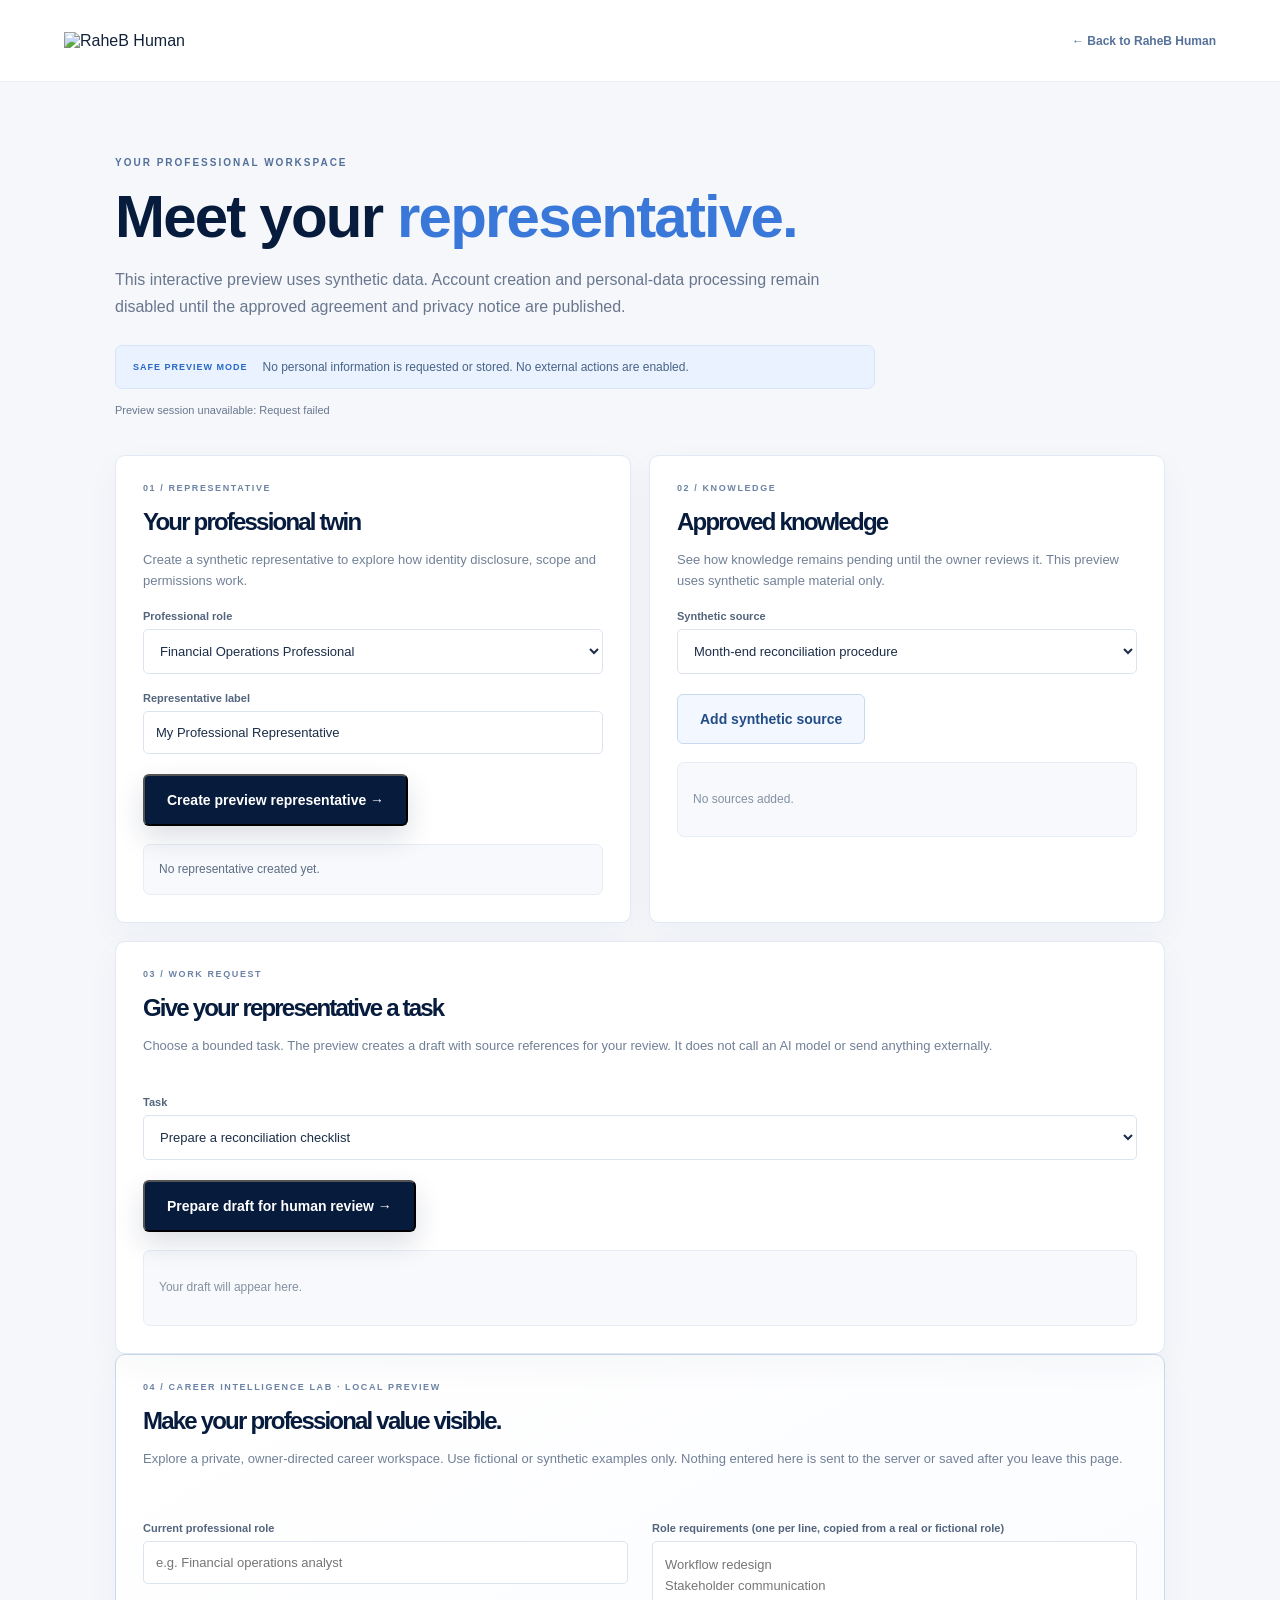
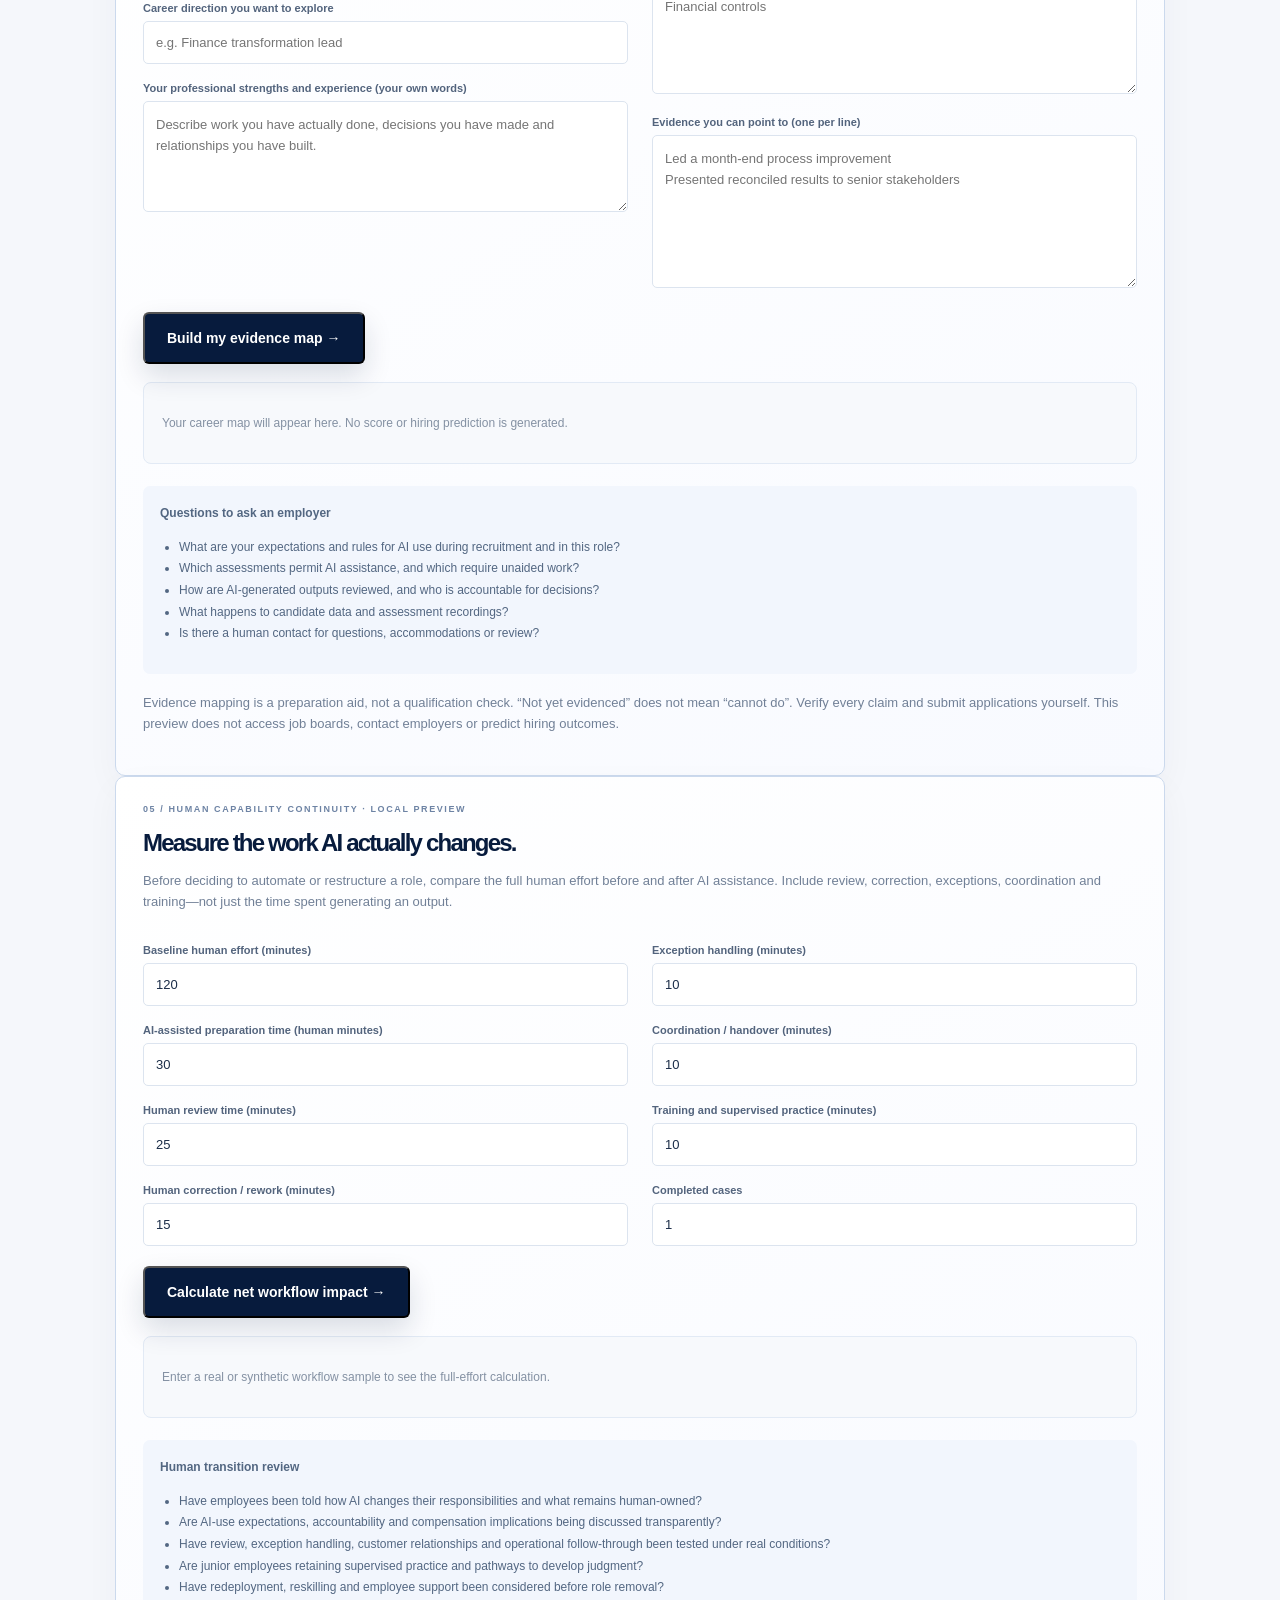
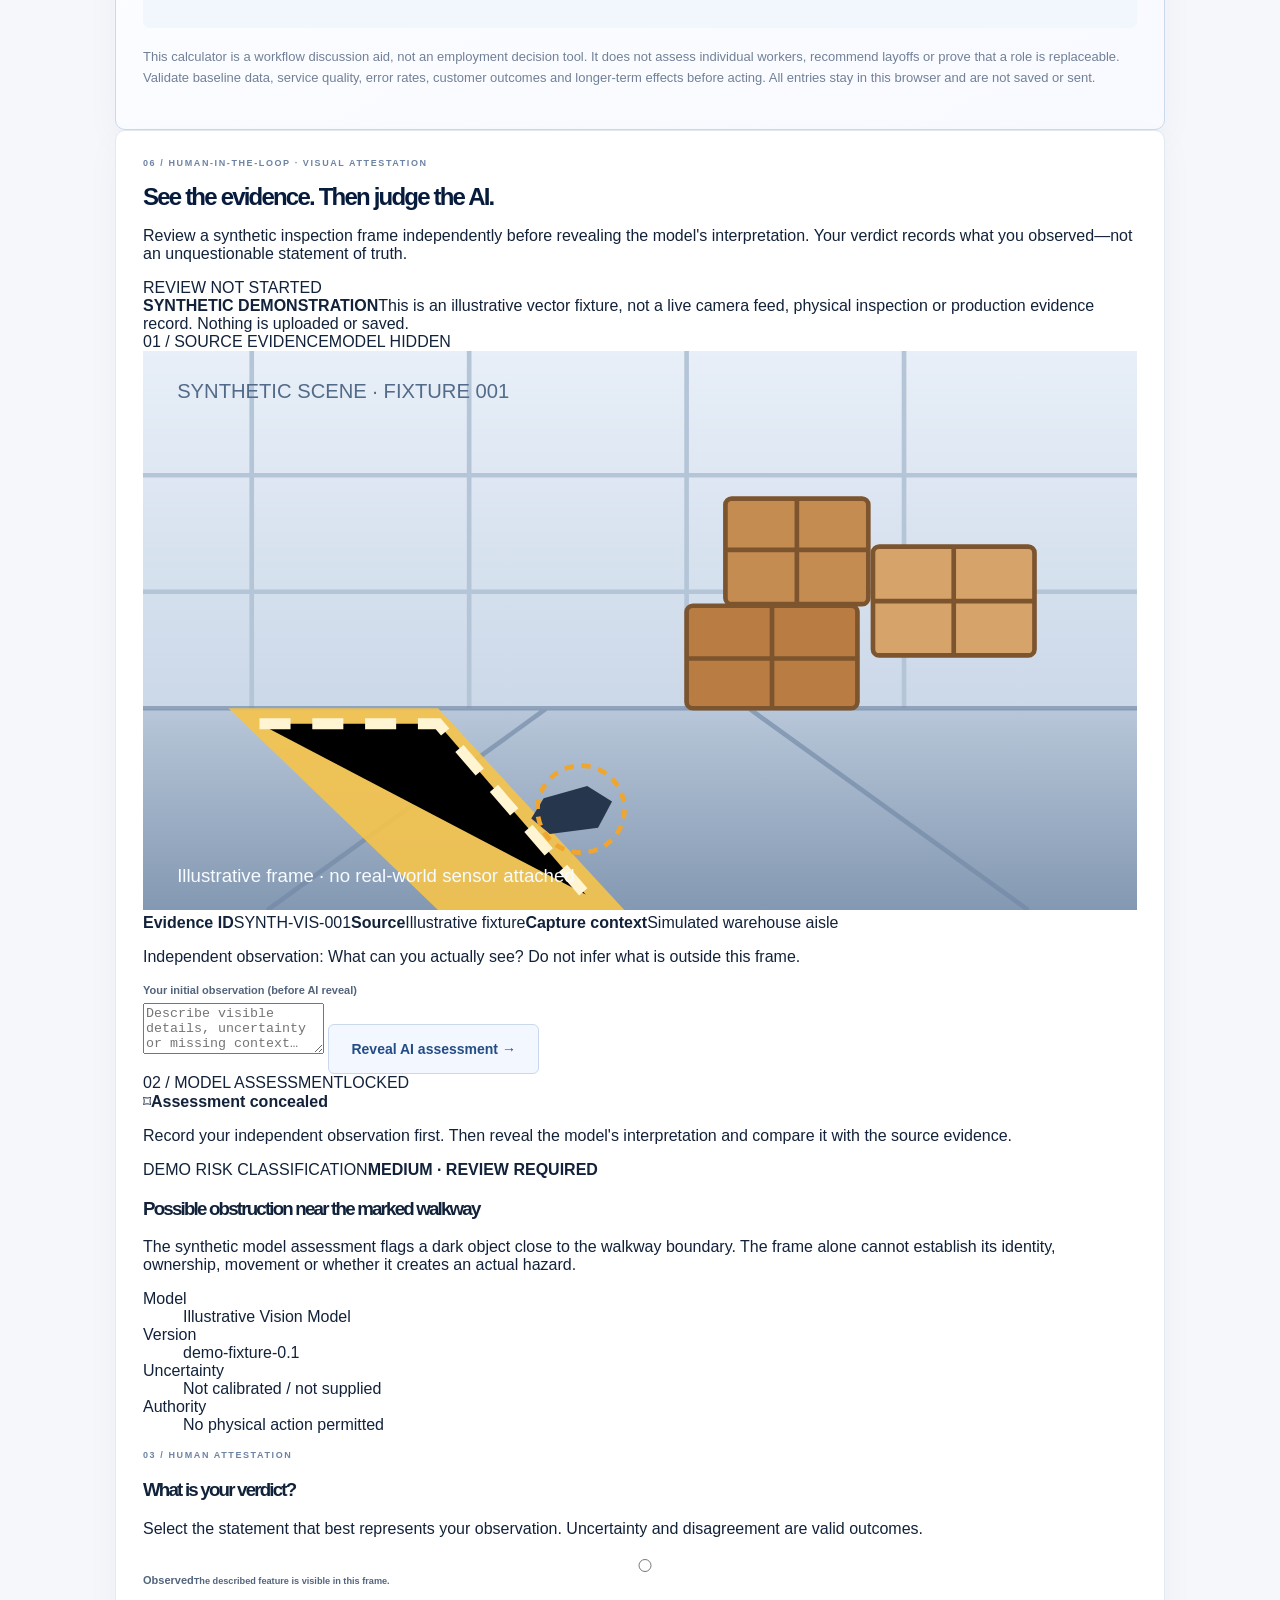
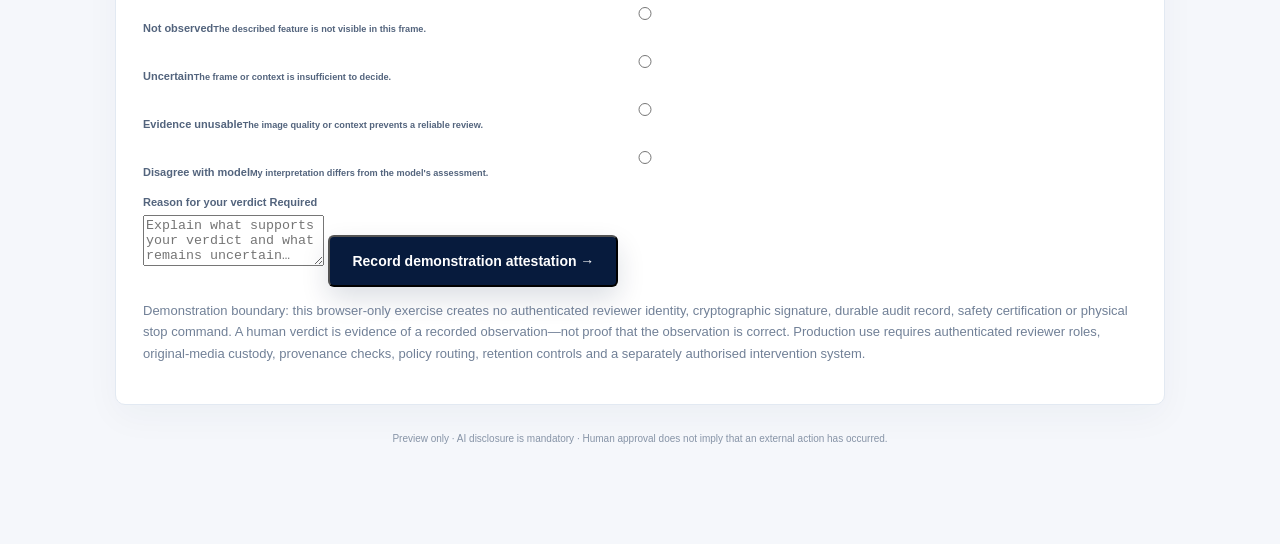
==== commit 975571ba: "feat(web): add visual attestation review workspace" ====
--- a/web/app.html
+++ b/web/app.html
@@ -1,4 +1,4 @@
-<!doctype html><html lang="en"><head><meta charset="utf-8"><meta name="viewport" content="width=device-width,initial-scale=1"><title>RaheB Human Workspace</title><link rel="stylesheet" href="styles.css"><link rel="stylesheet" href="app.css"></head><body class="workspace"><header class="topbar"><a class="brand" href="/"><img src="/assets/raheb-human-logo.svg" alt="RaheB Human"></a><a class="back-link" href="/">← Back to RaheB Human</a></header><main class="app-shell"><section class="app-heading"><p class="eyebrow">YOUR PROFESSIONAL WORKSPACE</p><h1>Meet your <em>representative.</em></h1><p>This interactive preview uses synthetic data. Account creation and personal-data processing remain disabled until the approved agreement and privacy notice are published.</p><div class="demo-banner"><b>SAFE PREVIEW MODE</b><span>No personal information is requested or stored. No external actions are enabled.</span></div><p id="demo-status" class="session-status" role="status">Opening a temporary synthetic workspace…</p></section><section class="app-grid"><div class="app-card"><div class="card-kicker">01 / REPRESENTATIVE</div><h2>Your professional twin</h2><p>Create a synthetic representative to explore how identity disclosure, scope and permissions work.</p><label for="profession">Professional role</label><select id="profession"><option>Financial Operations Professional</option><option>Accountant</option><option>Project Manager</option><option>Research Analyst</option><option>Consultant</option></select><label for="repname">Representative label</label><input id="repname" maxlength="48" value="My Professional Representative"><button class="btn primary" id="create-rep">Create preview representative →</button><div id="rep-result" class="result-panel" aria-live="polite">No representative created yet.</div></div><div class="app-card"><div class="card-kicker">02 / KNOWLEDGE</div><h2>Approved knowledge</h2><p>See how knowledge remains pending until the owner reviews it. This preview uses synthetic sample material only.</p><label for="sample-knowledge">Synthetic source</label><select id="sample-knowledge"><option value="month-end">Month-end reconciliation procedure</option><option value="reporting">Management reporting checklist</option><option value="controls">Two-person review control</option></select><button class="btn secondary" id="add-knowledge">Add synthetic source</button><div id="knowledge-list" class="record-list" aria-live="polite"><p class="empty">No sources added.</p></div></div><div class="app-card wide"><div class="card-kicker">03 / WORK REQUEST</div><h2>Give your representative a task</h2><p>Choose a bounded task. The preview creates a draft with source references for your review. It does not call an AI model or send anything externally.</p><label for="task-type">Task</label><select id="task-type"><option value="reconciliation">Prepare a reconciliation checklist</option><option value="report">Draft a management report outline</option><option value="controls">Summarise control considerations</option></select><button class="btn primary" id="submit-task">Prepare draft for human review →</button><div id="task-result" class="task-result" aria-live="polite"><p class="empty">Your draft will appear here.</p></div></div></section><section class="app-card wide career-lab" aria-labelledby="career-title">
+<!doctype html><html lang="en"><head><meta charset="utf-8"><meta name="viewport" content="width=device-width,initial-scale=1"><title>RaheB Human Workspace</title><link rel="stylesheet" href="styles.css"><link rel="stylesheet" href="app.css"><link rel="stylesheet" href="visual-attestation.css"></head><body class="workspace"><header class="topbar"><a class="brand" href="/"><img src="/assets/raheb-human-logo.svg" alt="RaheB Human"></a><a class="back-link" href="/">← Back to RaheB Human</a></header><main class="app-shell"><section class="app-heading"><p class="eyebrow">YOUR PROFESSIONAL WORKSPACE</p><h1>Meet your <em>representative.</em></h1><p>This interactive preview uses synthetic data. Account creation and personal-data processing remain disabled until the approved agreement and privacy notice are published.</p><div class="demo-banner"><b>SAFE PREVIEW MODE</b><span>No personal information is requested or stored. No external actions are enabled.</span></div><p id="demo-status" class="session-status" role="status">Opening a temporary synthetic workspace…</p></section><section class="app-grid"><div class="app-card"><div class="card-kicker">01 / REPRESENTATIVE</div><h2>Your professional twin</h2><p>Create a synthetic representative to explore how identity disclosure, scope and permissions work.</p><label for="profession">Professional role</label><select id="profession"><option>Financial Operations Professional</option><option>Accountant</option><option>Project Manager</option><option>Research Analyst</option><option>Consultant</option></select><label for="repname">Representative label</label><input id="repname" maxlength="48" value="My Professional Representative"><button class="btn primary" id="create-rep">Create preview representative →</button><div id="rep-result" class="result-panel" aria-live="polite">No representative created yet.</div></div><div class="app-card"><div class="card-kicker">02 / KNOWLEDGE</div><h2>Approved knowledge</h2><p>See how knowledge remains pending until the owner reviews it. This preview uses synthetic sample material only.</p><label for="sample-knowledge">Synthetic source</label><select id="sample-knowledge"><option value="month-end">Month-end reconciliation procedure</option><option value="reporting">Management reporting checklist</option><option value="controls">Two-person review control</option></select><button class="btn secondary" id="add-knowledge">Add synthetic source</button><div id="knowledge-list" class="record-list" aria-live="polite"><p class="empty">No sources added.</p></div></div><div class="app-card wide"><div class="card-kicker">03 / WORK REQUEST</div><h2>Give your representative a task</h2><p>Choose a bounded task. The preview creates a draft with source references for your review. It does not call an AI model or send anything externally.</p><label for="task-type">Task</label><select id="task-type"><option value="reconciliation">Prepare a reconciliation checklist</option><option value="report">Draft a management report outline</option><option value="controls">Summarise control considerations</option></select><button class="btn primary" id="submit-task">Prepare draft for human review →</button><div id="task-result" class="task-result" aria-live="polite"><p class="empty">Your draft will appear here.</p></div></div></section><section class="app-card wide career-lab" aria-labelledby="career-title">
 <div class="card-kicker">04 / CAREER INTELLIGENCE LAB · LOCAL PREVIEW</div>
 <h2 id="career-title">Make your professional value visible.</h2>
 <p>Explore a private, owner-directed career workspace. Use fictional or synthetic examples only. Nothing entered here is sent to the server or saved after you leave this page.</p>
@@ -33,4 +33,64 @@
 <div class="career-questions"><b>Human transition review</b><ul><li>Have employees been told how AI changes their responsibilities and what remains human-owned?</li><li>Are AI-use expectations, accountability and compensation implications being discussed transparently?</li><li>Have review, exception handling, customer relationships and operational follow-through been tested under real conditions?</li><li>Are junior employees retaining supervised practice and pathways to develop judgment?</li><li>Have redeployment, reskilling and employee support been considered before role removal?</li></ul></div>
 <p class="career-boundary">This calculator is a workflow discussion aid, not an employment decision tool. It does not assess individual workers, recommend layoffs or prove that a role is replaceable. Validate baseline data, service quality, error rates, customer outcomes and longer-term effects before acting. All entries stay in this browser and are not saved or sent.</p>
 </section>
-<p class="app-foot">Preview only · AI disclosure is mandatory · Human approval does not imply that an external action has occurred.</p></main><script src="app.js"></script></body></html>+
+<section class="app-card wide visual-attestation" id="visual-attestation" aria-labelledby="visual-title">
+  <div class="card-kicker">06 / HUMAN-IN-THE-LOOP · VISUAL ATTESTATION</div>
+  <div class="visual-heading">
+    <div><h2 id="visual-title">See the evidence. Then judge the AI.</h2>
+      <p>Review a synthetic inspection frame independently before revealing the model's interpretation. Your verdict records what you observed—not an unquestionable statement of truth.</p></div>
+    <span class="visual-state" id="visual-state">REVIEW NOT STARTED</span>
+  </div>
+  <div class="visual-banner"><b>SYNTHETIC DEMONSTRATION</b><span>This is an illustrative vector fixture, not a live camera feed, physical inspection or production evidence record. Nothing is uploaded or saved.</span></div>
+  <div class="visual-review-grid">
+    <div class="visual-evidence-panel">
+      <div class="visual-panel-top"><span>01 / SOURCE EVIDENCE</span><span class="source-pill">MODEL HIDDEN</span></div>
+      <div class="visual-scene" role="img" aria-label="Illustrative warehouse scene with stacked boxes and a yellow marked walkway. A small dark object is near the walkway edge.">
+        <svg viewBox="0 0 640 360" role="img" aria-label="Synthetic warehouse inspection illustration">
+          <defs><linearGradient id="vwall" x2="0" y2="1"><stop stop-color="#e8eff8"/><stop offset="1" stop-color="#cbd8e8"/></linearGradient><linearGradient id="vfloor" x2="0" y2="1"><stop stop-color="#b8c7d9"/><stop offset="1" stop-color="#8398b2"/></linearGradient></defs>
+          <rect width="640" height="230" fill="url(#vwall)"/><path d="M0 230H640V360H0Z" fill="url(#vfloor)"/>
+          <path d="M70 0V230M210 0V230M350 0V230M490 0V230M0 80H640M0 155H640" stroke="#b5c5d8" stroke-width="3"/>
+          <path d="M0 230L640 230M80 360L260 230M570 360L390 230" stroke="#7188a5" stroke-width="3" opacity=".65"/>
+          <path d="M55 230L190 230L310 360H190Z" fill="#f6c44b" opacity=".9"/><path d="M75 240L190 240L285 350" stroke="#fff5d2" stroke-width="7" stroke-dasharray="20 14"/>
+          <g stroke="#7c542d" stroke-width="3"><rect x="375" y="95" width="92" height="68" rx="4" fill="#c58c52"/><path d="M421 95V163M375 128H467"/><rect x="470" y="126" width="104" height="70" rx="4" fill="#d6a46a"/><path d="M522 126V196M470 161H574"/><rect x="350" y="164" width="110" height="66" rx="4" fill="#b97c42"/><path d="M405 164V230M350 198H460"/></g>
+          <path d="M258 288l28-8 16 10-9 17-31 4-12-10Z" fill="#26364c"/><circle cx="282" cy="295" r="28" fill="none" stroke="#f0a52e" stroke-width="3" stroke-dasharray="6 5"/>
+          <text x="22" y="30" fill="#526b89" font-size="13" font-family="Arial">SYNTHETIC SCENE · FIXTURE 001</text>
+          <text x="22" y="342" fill="#f7fbff" font-size="12" font-family="Arial">Illustrative frame · no real-world sensor attached</text>
+        </svg>
+      </div>
+      <div class="visual-evidence-meta"><span><b>Evidence ID</b>SYNTH-VIS-001</span><span><b>Source</b>Illustrative fixture</span><span><b>Capture context</b>Simulated warehouse aisle</span></div>
+      <p class="visual-prompt">Independent observation: What can you actually see? Do not infer what is outside this frame.</p>
+      <label for="visual-observation">Your initial observation (before AI reveal)</label>
+      <textarea id="visual-observation" rows="3" maxlength="600" placeholder="Describe visible details, uncertainty or missing context…"></textarea>
+      <button class="btn secondary" id="visual-reveal">Reveal AI assessment →</button>
+    </div>
+    <div class="visual-model-panel" id="visual-model-panel" aria-live="polite">
+      <div class="visual-panel-top"><span>02 / MODEL ASSESSMENT</span><span class="source-pill muted" id="visual-model-lock">LOCKED</span></div>
+      <div class="visual-locked"><span class="lock-symbol">⌑</span><b>Assessment concealed</b><p>Record your independent observation first. Then reveal the model's interpretation and compare it with the source evidence.</p></div>
+      <div class="visual-assessment hidden" id="visual-assessment">
+        <div class="assessment-risk"><span>DEMO RISK CLASSIFICATION</span><b>MEDIUM · REVIEW REQUIRED</b></div>
+        <h3>Possible obstruction near the marked walkway</h3>
+        <p>The synthetic model assessment flags a dark object close to the walkway boundary. The frame alone cannot establish its identity, ownership, movement or whether it creates an actual hazard.</p>
+        <dl><div><dt>Model</dt><dd>Illustrative Vision Model</dd></div><div><dt>Version</dt><dd>demo-fixture-0.1</dd></div><div><dt>Uncertainty</dt><dd>Not calibrated / not supplied</dd></div><div><dt>Authority</dt><dd>No physical action permitted</dd></div></dl>
+      </div>
+    </div>
+  </div>
+  <div class="visual-verdict hidden" id="visual-verdict">
+    <div class="card-kicker">03 / HUMAN ATTESTATION</div><h3>What is your verdict?</h3>
+    <p>Select the statement that best represents your observation. Uncertainty and disagreement are valid outcomes.</p>
+    <div class="verdict-options">
+      <label><input type="radio" name="visual-verdict" value="OBSERVED"><span><b>Observed</b><small>The described feature is visible in this frame.</small></span></label>
+      <label><input type="radio" name="visual-verdict" value="NOT_OBSERVED"><span><b>Not observed</b><small>The described feature is not visible in this frame.</small></span></label>
+      <label><input type="radio" name="visual-verdict" value="UNCERTAIN"><span><b>Uncertain</b><small>The frame or context is insufficient to decide.</small></span></label>
+      <label><input type="radio" name="visual-verdict" value="EVIDENCE_UNUSABLE"><span><b>Evidence unusable</b><small>The image quality or context prevents a reliable review.</small></span></label>
+      <label><input type="radio" name="visual-verdict" value="DISAGREES_WITH_MODEL"><span><b>Disagree with model</b><small>My interpretation differs from the model's assessment.</small></span></label>
+    </div>
+    <label for="visual-rationale">Reason for your verdict <span class="required-note">Required</span></label>
+    <textarea id="visual-rationale" rows="3" maxlength="800" placeholder="Explain what supports your verdict and what remains uncertain…"></textarea>
+    <button class="btn primary" id="visual-submit">Record demonstration attestation →</button>
+    <div class="visual-record hidden" id="visual-record" role="status" aria-live="polite"></div>
+  </div>
+  <p class="visual-boundary">Demonstration boundary: this browser-only exercise creates no authenticated reviewer identity, cryptographic signature, durable audit record, safety certification or physical stop command. A human verdict is evidence of a recorded observation—not proof that the observation is correct. Production use requires authenticated reviewer roles, original-media custody, provenance checks, policy routing, retention controls and a separately authorised intervention system.</p>
+</section>
+
+<p class="app-foot">Preview only · AI disclosure is mandatory · Human approval does not imply that an external action has occurred.</p></main><script src="app.js"></script><script src="visual-attestation.js"></script></body></html>
--- a/web/app.css
+++ b/web/app.css
@@ -17,3 +17,9 @@
 .career-questions ul{padding-left:19px}
 .career-boundary{margin-top:18px}
 @media(max-width:720px){.career-columns,.career-map-rows{grid-template-columns:1fr}}
+
+.continuity-lab{border-color:#cbd9ed;background:linear-gradient(150deg,#fff,#f8faff)}
+.continuity-lab .career-columns{margin-top:12px}
+.continuity-lab input[type=number]{width:100%;padding:13px 12px;border:1px solid #dce4ef;border-radius:5px;background:#fff;color:#1b2d48;font:inherit;font-size:13px}
+.wf-warning{padding:12px;border-left:3px solid #bd7a36;background:#fff8ef;color:#85501e;font-weight:700}
+.wf-note{padding:12px;border-left:3px solid #528c76;background:#f1f8f4;color:#356b57}
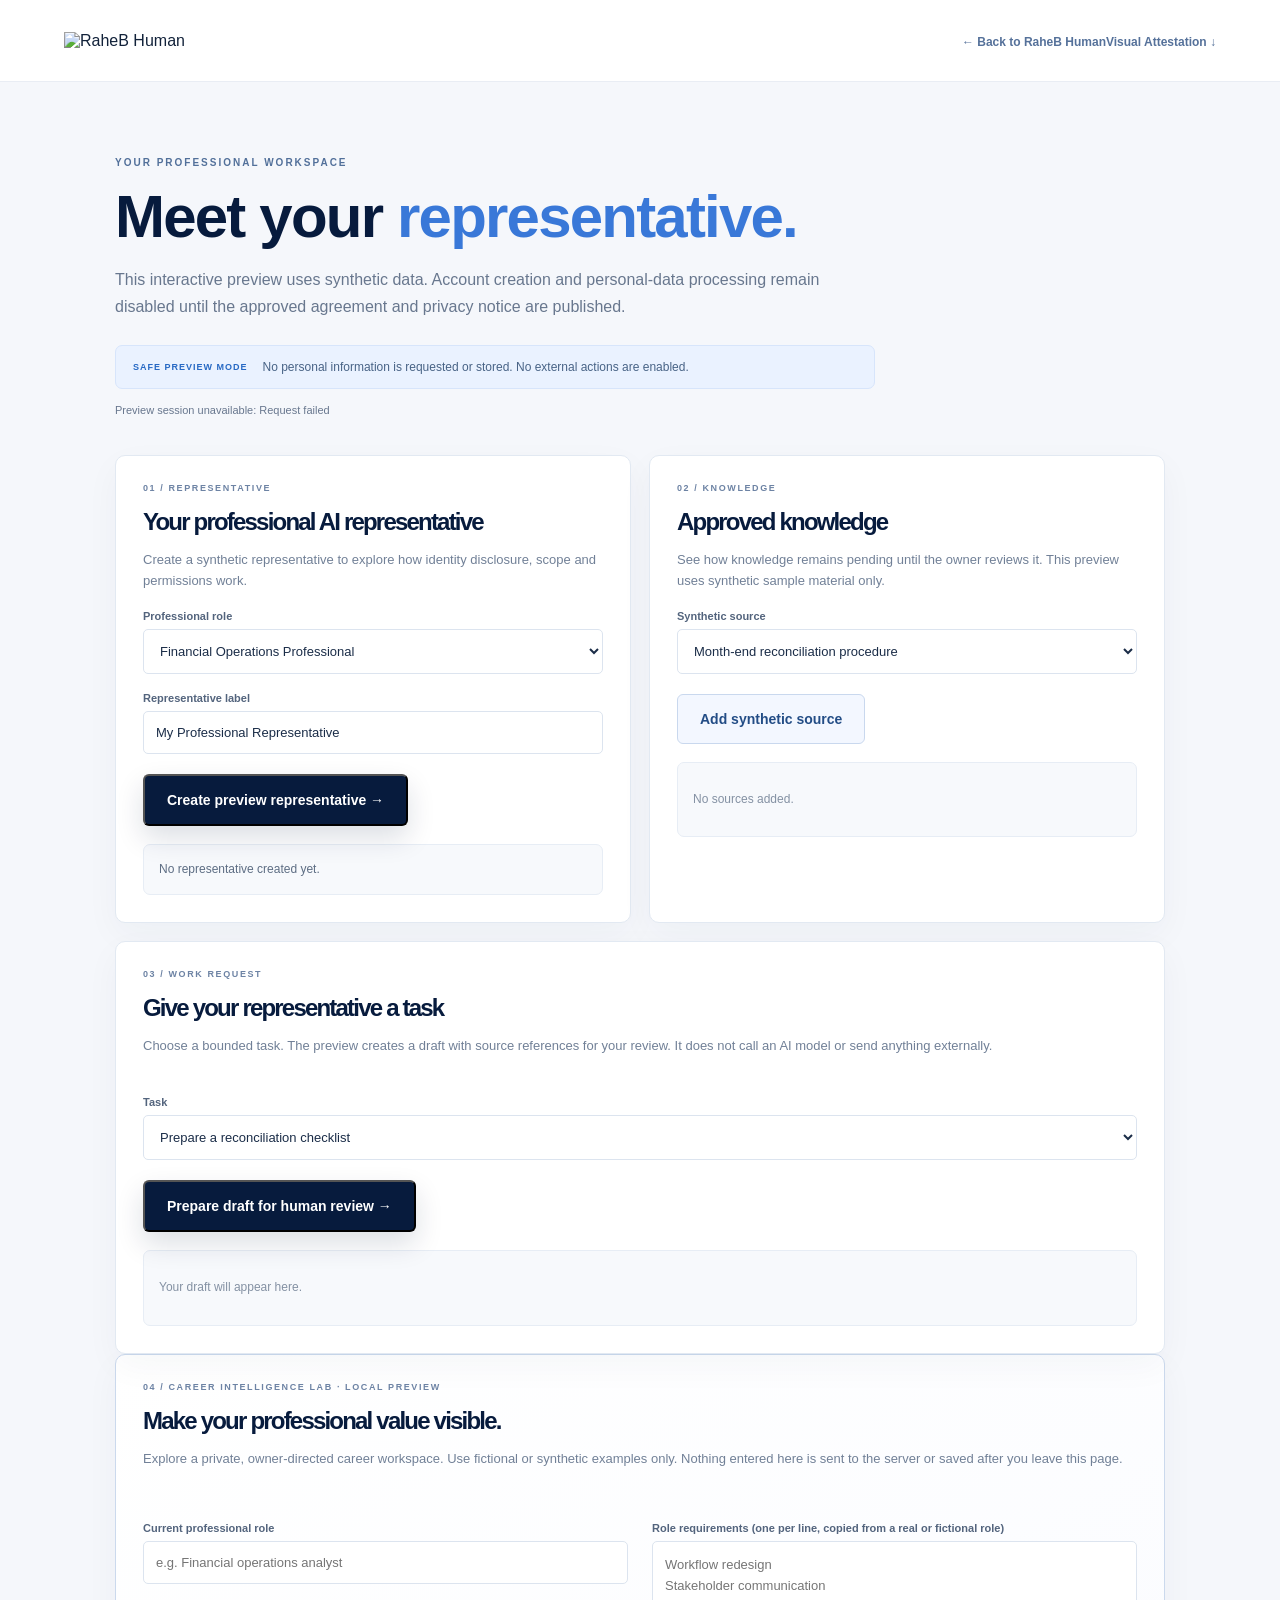
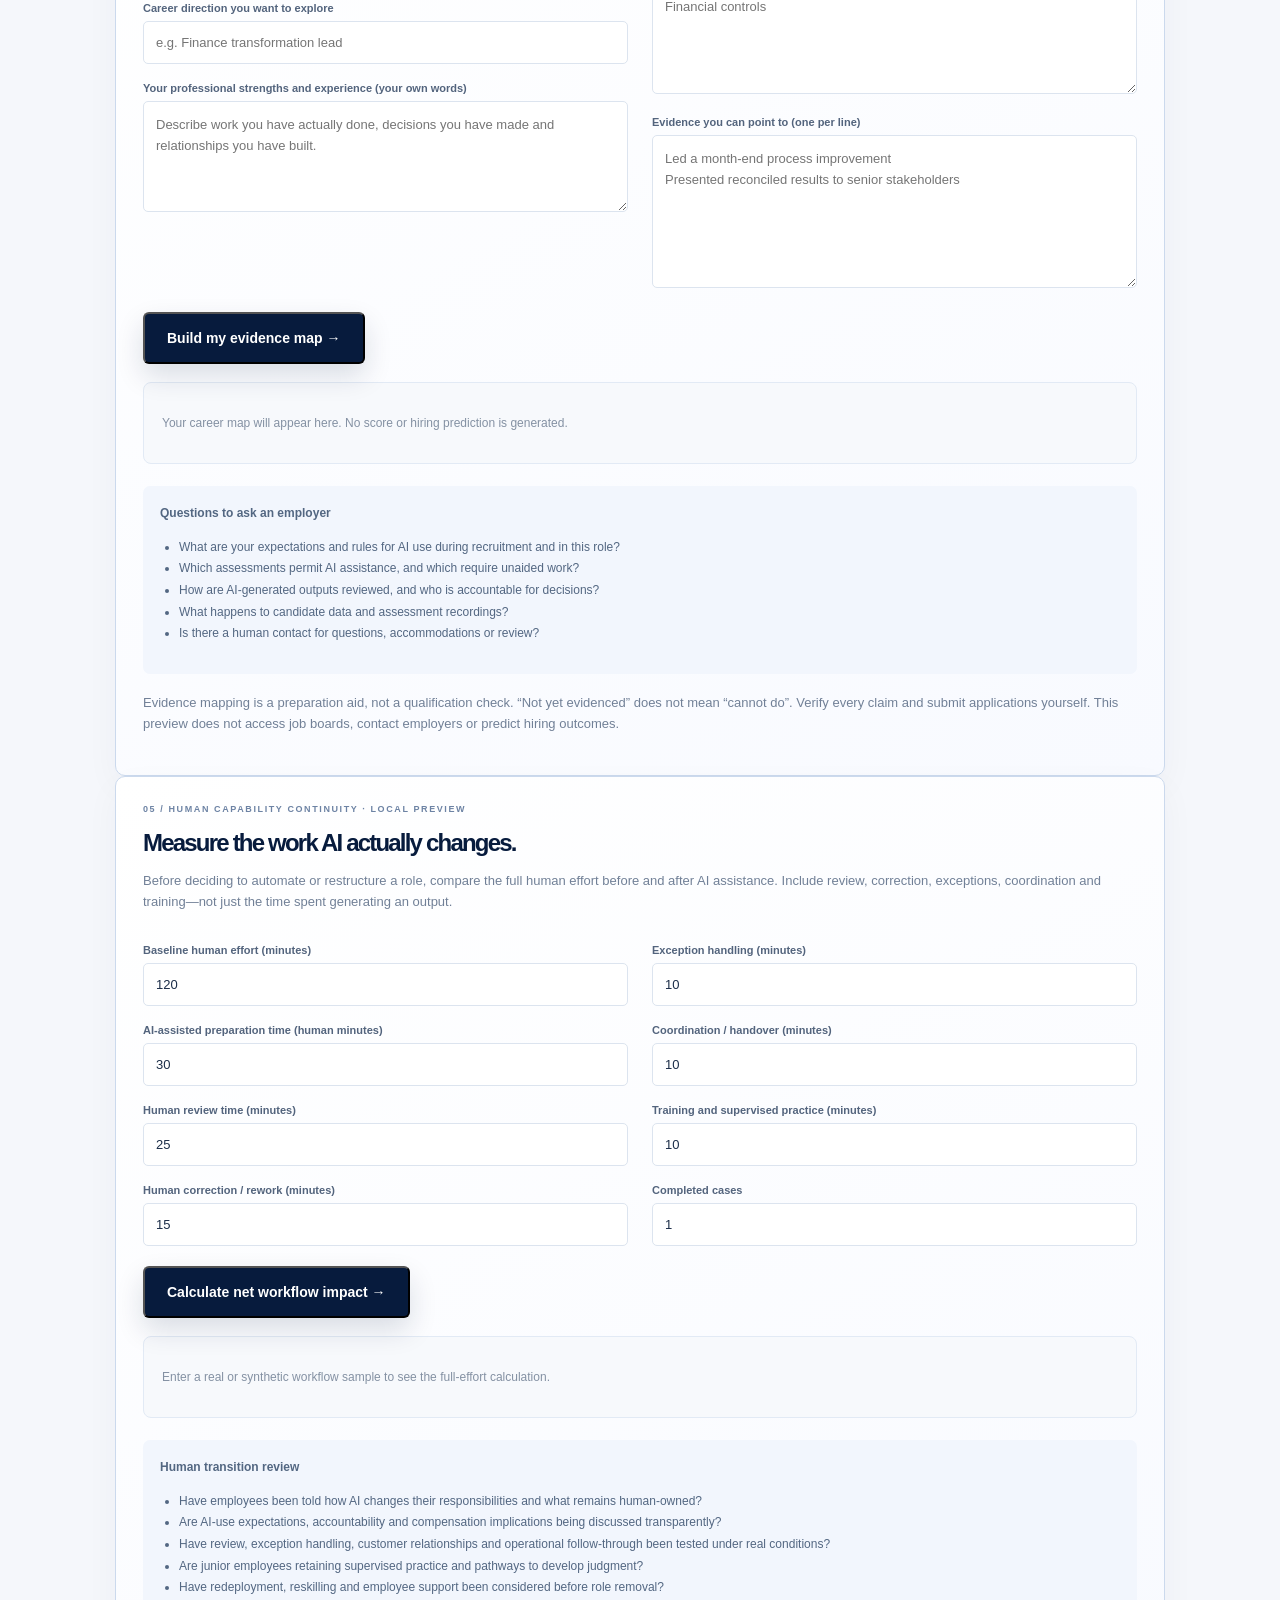
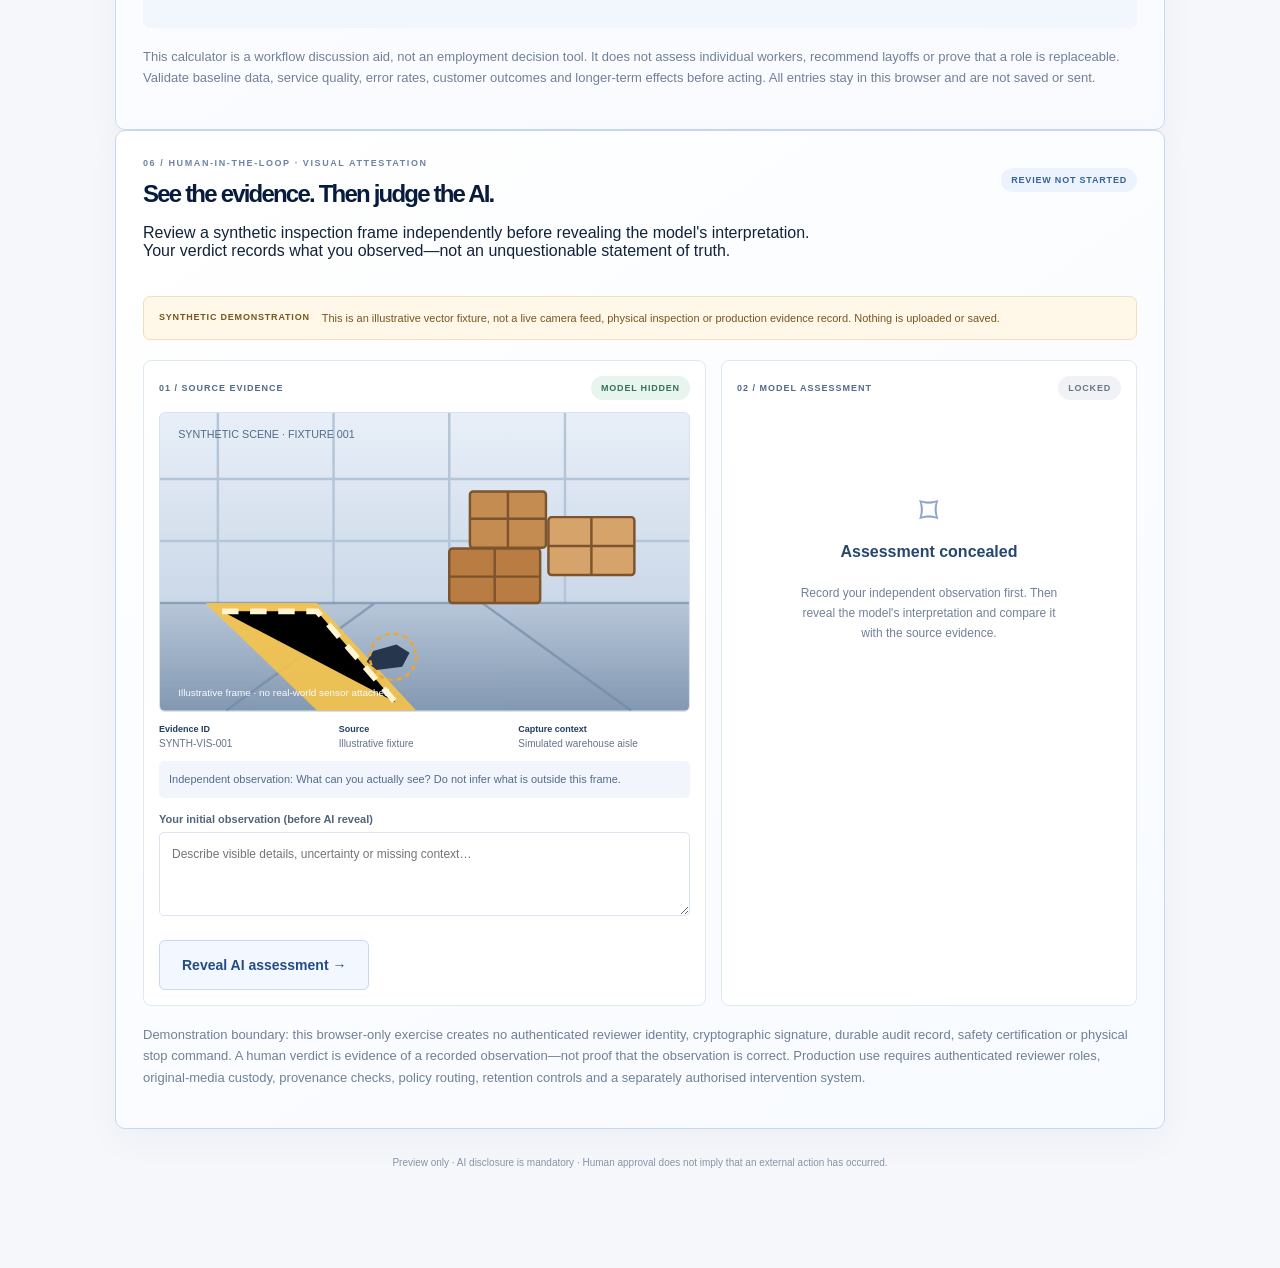
==== commit 0f3484fe: "polish(workspace): clarify representative language and visual review entry" ====
--- a/web/app.html
+++ b/web/app.html
@@ -1,4 +1,4 @@
-<!doctype html><html lang="en"><head><meta charset="utf-8"><meta name="viewport" content="width=device-width,initial-scale=1"><title>RaheB Human Workspace</title><link rel="stylesheet" href="styles.css"><link rel="stylesheet" href="app.css"><link rel="stylesheet" href="visual-attestation.css"></head><body class="workspace"><header class="topbar"><a class="brand" href="/"><img src="/assets/raheb-human-logo.svg" alt="RaheB Human"></a><a class="back-link" href="/">← Back to RaheB Human</a></header><main class="app-shell"><section class="app-heading"><p class="eyebrow">YOUR PROFESSIONAL WORKSPACE</p><h1>Meet your <em>representative.</em></h1><p>This interactive preview uses synthetic data. Account creation and personal-data processing remain disabled until the approved agreement and privacy notice are published.</p><div class="demo-banner"><b>SAFE PREVIEW MODE</b><span>No personal information is requested or stored. No external actions are enabled.</span></div><p id="demo-status" class="session-status" role="status">Opening a temporary synthetic workspace…</p></section><section class="app-grid"><div class="app-card"><div class="card-kicker">01 / REPRESENTATIVE</div><h2>Your professional twin</h2><p>Create a synthetic representative to explore how identity disclosure, scope and permissions work.</p><label for="profession">Professional role</label><select id="profession"><option>Financial Operations Professional</option><option>Accountant</option><option>Project Manager</option><option>Research Analyst</option><option>Consultant</option></select><label for="repname">Representative label</label><input id="repname" maxlength="48" value="My Professional Representative"><button class="btn primary" id="create-rep">Create preview representative →</button><div id="rep-result" class="result-panel" aria-live="polite">No representative created yet.</div></div><div class="app-card"><div class="card-kicker">02 / KNOWLEDGE</div><h2>Approved knowledge</h2><p>See how knowledge remains pending until the owner reviews it. This preview uses synthetic sample material only.</p><label for="sample-knowledge">Synthetic source</label><select id="sample-knowledge"><option value="month-end">Month-end reconciliation procedure</option><option value="reporting">Management reporting checklist</option><option value="controls">Two-person review control</option></select><button class="btn secondary" id="add-knowledge">Add synthetic source</button><div id="knowledge-list" class="record-list" aria-live="polite"><p class="empty">No sources added.</p></div></div><div class="app-card wide"><div class="card-kicker">03 / WORK REQUEST</div><h2>Give your representative a task</h2><p>Choose a bounded task. The preview creates a draft with source references for your review. It does not call an AI model or send anything externally.</p><label for="task-type">Task</label><select id="task-type"><option value="reconciliation">Prepare a reconciliation checklist</option><option value="report">Draft a management report outline</option><option value="controls">Summarise control considerations</option></select><button class="btn primary" id="submit-task">Prepare draft for human review →</button><div id="task-result" class="task-result" aria-live="polite"><p class="empty">Your draft will appear here.</p></div></div></section><section class="app-card wide career-lab" aria-labelledby="career-title">
+<!doctype html><html lang="en"><head><meta charset="utf-8"><meta name="viewport" content="width=device-width,initial-scale=1"><title>RaheB Human Workspace</title><link rel="stylesheet" href="styles.css"><link rel="stylesheet" href="app.css"><link rel="stylesheet" href="visual-attestation.css"></head><body class="workspace"><header class="topbar"><a class="brand" href="/"><img src="/assets/raheb-human-logo.svg" alt="RaheB Human"></a><nav class="workspace-links"><a class="back-link" href="/">← Back to RaheB Human</a><a class="back-link" href="#visual-attestation">Visual Attestation ↓</a></nav></header><main class="app-shell"><section class="app-heading"><p class="eyebrow">YOUR PROFESSIONAL WORKSPACE</p><h1>Meet your <em>representative.</em></h1><p>This interactive preview uses synthetic data. Account creation and personal-data processing remain disabled until the approved agreement and privacy notice are published.</p><div class="demo-banner"><b>SAFE PREVIEW MODE</b><span>No personal information is requested or stored. No external actions are enabled.</span></div><p id="demo-status" class="session-status" role="status">Opening a temporary synthetic workspace…</p></section><section class="app-grid"><div class="app-card"><div class="card-kicker">01 / REPRESENTATIVE</div><h2>Your professional AI representative</h2><p>Create a synthetic representative to explore how identity disclosure, scope and permissions work.</p><label for="profession">Professional role</label><select id="profession"><option>Financial Operations Professional</option><option>Accountant</option><option>Project Manager</option><option>Research Analyst</option><option>Consultant</option></select><label for="repname">Representative label</label><input id="repname" maxlength="48" value="My Professional Representative"><button class="btn primary" id="create-rep">Create preview representative →</button><div id="rep-result" class="result-panel" aria-live="polite">No representative created yet.</div></div><div class="app-card"><div class="card-kicker">02 / KNOWLEDGE</div><h2>Approved knowledge</h2><p>See how knowledge remains pending until the owner reviews it. This preview uses synthetic sample material only.</p><label for="sample-knowledge">Synthetic source</label><select id="sample-knowledge"><option value="month-end">Month-end reconciliation procedure</option><option value="reporting">Management reporting checklist</option><option value="controls">Two-person review control</option></select><button class="btn secondary" id="add-knowledge">Add synthetic source</button><div id="knowledge-list" class="record-list" aria-live="polite"><p class="empty">No sources added.</p></div></div><div class="app-card wide"><div class="card-kicker">03 / WORK REQUEST</div><h2>Give your representative a task</h2><p>Choose a bounded task. The preview creates a draft with source references for your review. It does not call an AI model or send anything externally.</p><label for="task-type">Task</label><select id="task-type"><option value="reconciliation">Prepare a reconciliation checklist</option><option value="report">Draft a management report outline</option><option value="controls">Summarise control considerations</option></select><button class="btn primary" id="submit-task">Prepare draft for human review →</button><div id="task-result" class="task-result" aria-live="polite"><p class="empty">Your draft will appear here.</p></div></div></section><section class="app-card wide career-lab" aria-labelledby="career-title">
 <div class="card-kicker">04 / CAREER INTELLIGENCE LAB · LOCAL PREVIEW</div>
 <h2 id="career-title">Make your professional value visible.</h2>
 <p>Explore a private, owner-directed career workspace. Use fictional or synthetic examples only. Nothing entered here is sent to the server or saved after you leave this page.</p>
--- a/web/visual-attestation.css
+++ b/web/visual-attestation.css
@@ -0,0 +1,21 @@
+.visual-attestation{border-color:#c6d8ee;background:linear-gradient(145deg,#fff,#f7faff)}
+.visual-heading{display:flex;justify-content:space-between;align-items:flex-start;gap:20px}.visual-heading h2{margin-top:12px}.visual-heading>div{max-width:680px}
+.visual-state,.source-pill{white-space:nowrap;border-radius:30px;padding:7px 10px;background:#edf3fc;color:#35639b;font-size:9px;font-weight:800;letter-spacing:.8px}
+.visual-banner{display:flex;gap:12px;align-items:center;padding:13px 15px;margin:20px 0;background:#fff8e9;border:1px solid #f0dfb9;border-radius:7px;color:#76571e;font-size:11px;line-height:1.5}.visual-banner b{font-size:9px;letter-spacing:.8px}
+.visual-review-grid{display:grid;grid-template-columns:1.15fr .85fr;gap:15px}.visual-evidence-panel,.visual-model-panel{min-width:0;border:1px solid #e0e8f2;border-radius:8px;background:#fff;padding:15px}
+.visual-panel-top{display:flex;justify-content:space-between;gap:10px;align-items:center;font-size:9px;font-weight:800;letter-spacing:1px;color:#526a8b;margin-bottom:12px}
+.source-pill{background:#e8f5ef;color:#35715b}.source-pill.muted{background:#f0f2f5;color:#68778b}
+.visual-scene{overflow:hidden;border-radius:6px;border:1px solid #d9e3ef;background:#dce6f1}.visual-scene svg{display:block;width:100%;height:auto}
+.visual-evidence-meta{display:grid;grid-template-columns:repeat(3,1fr);gap:8px;margin:12px 0}.visual-evidence-meta span{font-size:10px;color:#64748a}.visual-evidence-meta b{display:block;color:#233d60;font-size:9px;margin-bottom:4px}
+.visual-prompt{font-size:11px;line-height:1.6;color:#526b8d;padding:10px;background:#f2f6fc;border-radius:5px}
+.visual-evidence-panel textarea,.visual-verdict textarea{width:100%;padding:12px;border:1px solid #dce4ef;border-radius:5px;font:inherit;font-size:12px;line-height:1.6;resize:vertical;color:#1b2d48}
+.visual-evidence-panel label,.visual-verdict>label{display:block;font-size:11px;font-weight:700;color:#53647d;margin:15px 0 7px}
+.visual-locked{min-height:320px;display:flex;flex-direction:column;justify-content:center;align-items:center;text-align:center;padding:25px;color:#728198}.lock-symbol{font-size:38px;color:#8da6c6}.visual-locked b{color:#27466e;font-size:16px;margin:10px}.visual-locked p{font-size:12px;line-height:1.7;max-width:270px}
+.visual-assessment h3{font-size:18px;color:#16345d;margin:18px 0 8px}.visual-assessment>p{font-size:12px;line-height:1.7;color:#68788e}
+.assessment-risk{display:flex;flex-direction:column;gap:6px;padding:12px;background:#fff6e9;border-radius:5px;color:#855b1f}.assessment-risk span{font-size:8px;letter-spacing:1px}.assessment-risk b{font-size:11px}
+.visual-assessment dl{margin-top:18px}.visual-assessment dl div{display:flex;justify-content:space-between;gap:12px;padding:9px 0;border-bottom:1px solid #edf0f5;font-size:10px}.visual-assessment dt{color:#78879b}.visual-assessment dd{margin:0;text-align:right;color:#314d70;font-weight:700}
+.visual-verdict{margin-top:18px;padding:20px;border:1px solid #dce6f2;border-radius:8px;background:#fff}.visual-verdict h3{color:#102d56;font-size:21px;margin:9px 0}.visual-verdict>p{font-size:12px;color:#718097;line-height:1.6}
+.verdict-options{display:grid;grid-template-columns:1fr 1fr;gap:9px;margin:16px 0}.verdict-options label{display:flex;gap:10px;align-items:flex-start;border:1px solid #e1e8f1;border-radius:6px;padding:12px;cursor:pointer}.verdict-options label:has(input:checked){border-color:#4381cf;background:#f1f6ff}.verdict-options input{margin-top:3px;accent-color:#1766c8}.verdict-options b,.verdict-options small{display:block}.verdict-options b{font-size:11px;color:#29486f}.verdict-options small{font-size:10px;color:#77869a;line-height:1.5;margin-top:4px}
+.required-note{color:#a15e2a;font-size:9px;margin-left:5px}.visual-record{margin-top:15px;padding:15px;border:1px solid #cfe4d8;border-radius:6px;background:#f2faf5;color:#315e49;font-size:11px;line-height:1.7;overflow-wrap:anywhere}.visual-record code{font-size:10px}.visual-boundary{font-size:10px;line-height:1.7;color:#7a8799;margin-top:18px}
+.hidden{display:none!important}
+@media(max-width:760px){.visual-review-grid{grid-template-columns:1fr}.visual-heading{flex-direction:column}.visual-evidence-meta{grid-template-columns:1fr 1fr}.verdict-options{grid-template-columns:1fr}.visual-locked{min-height:200px}}
